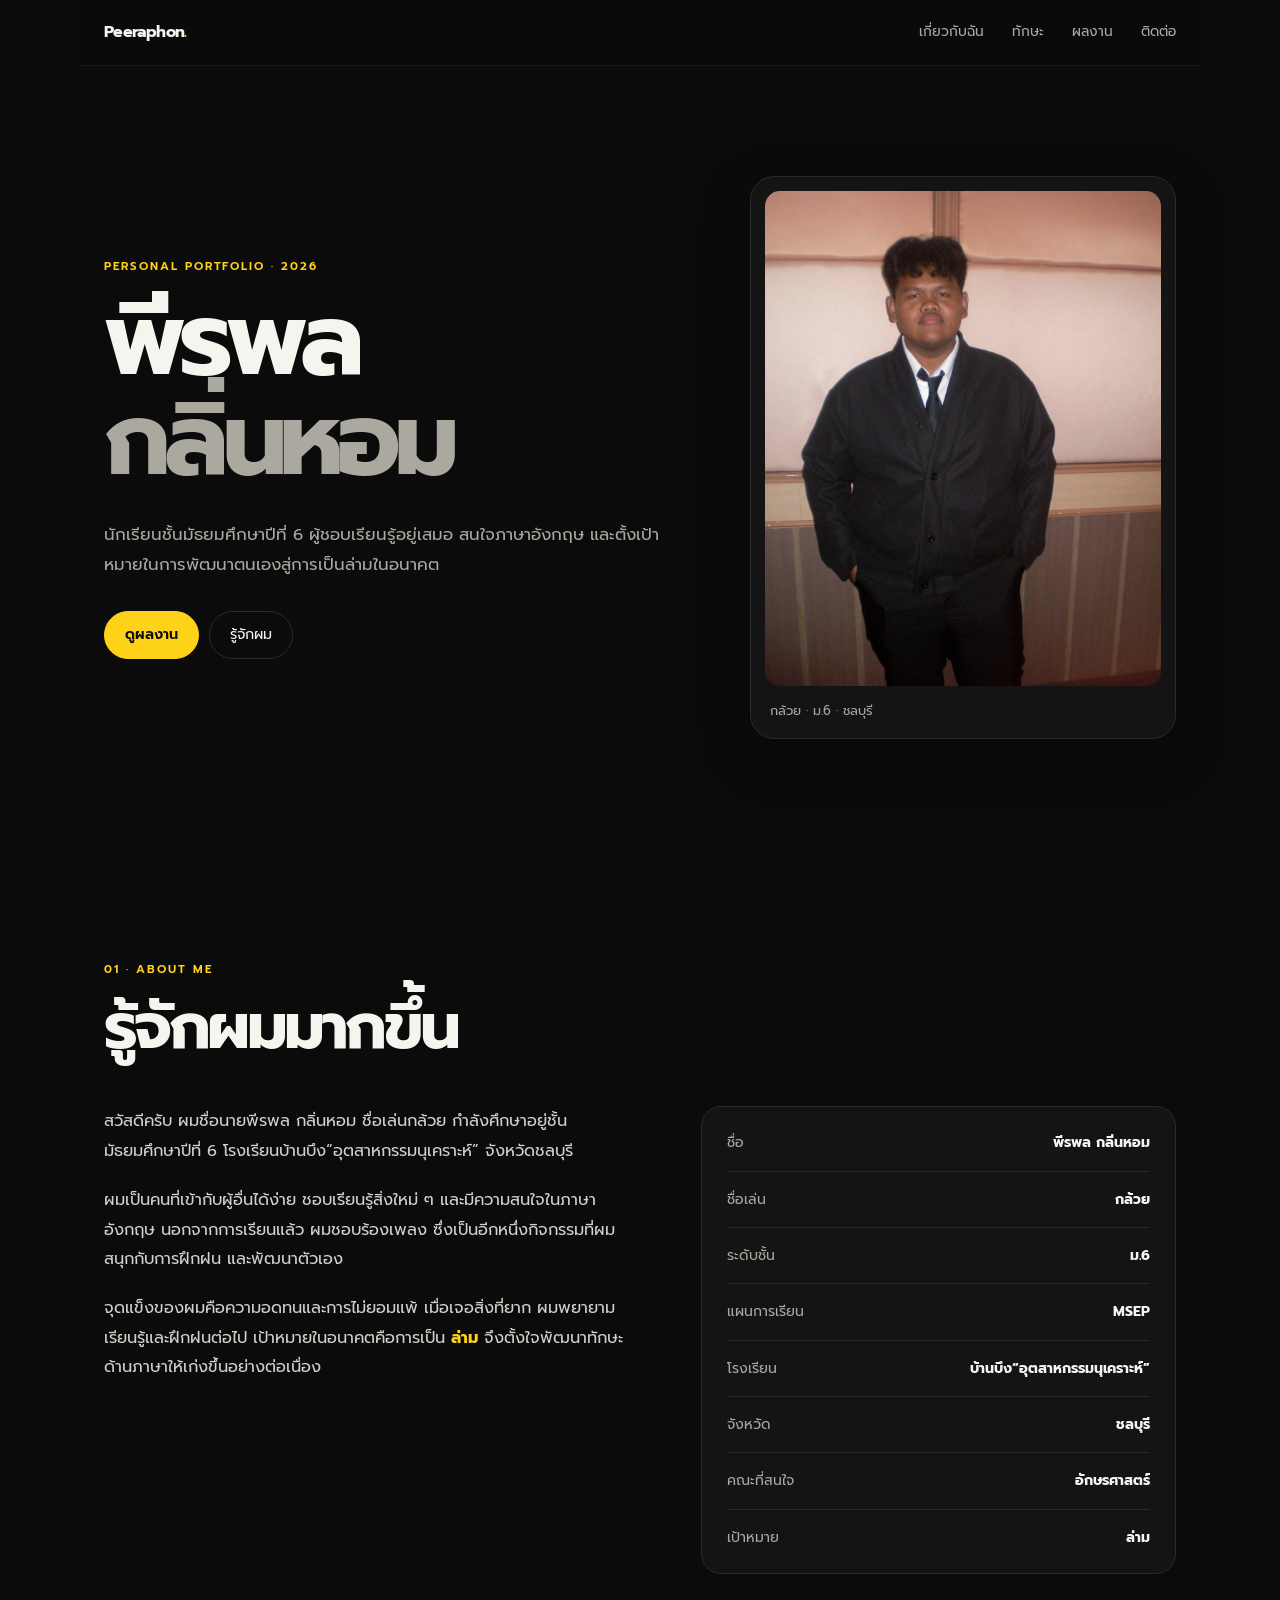
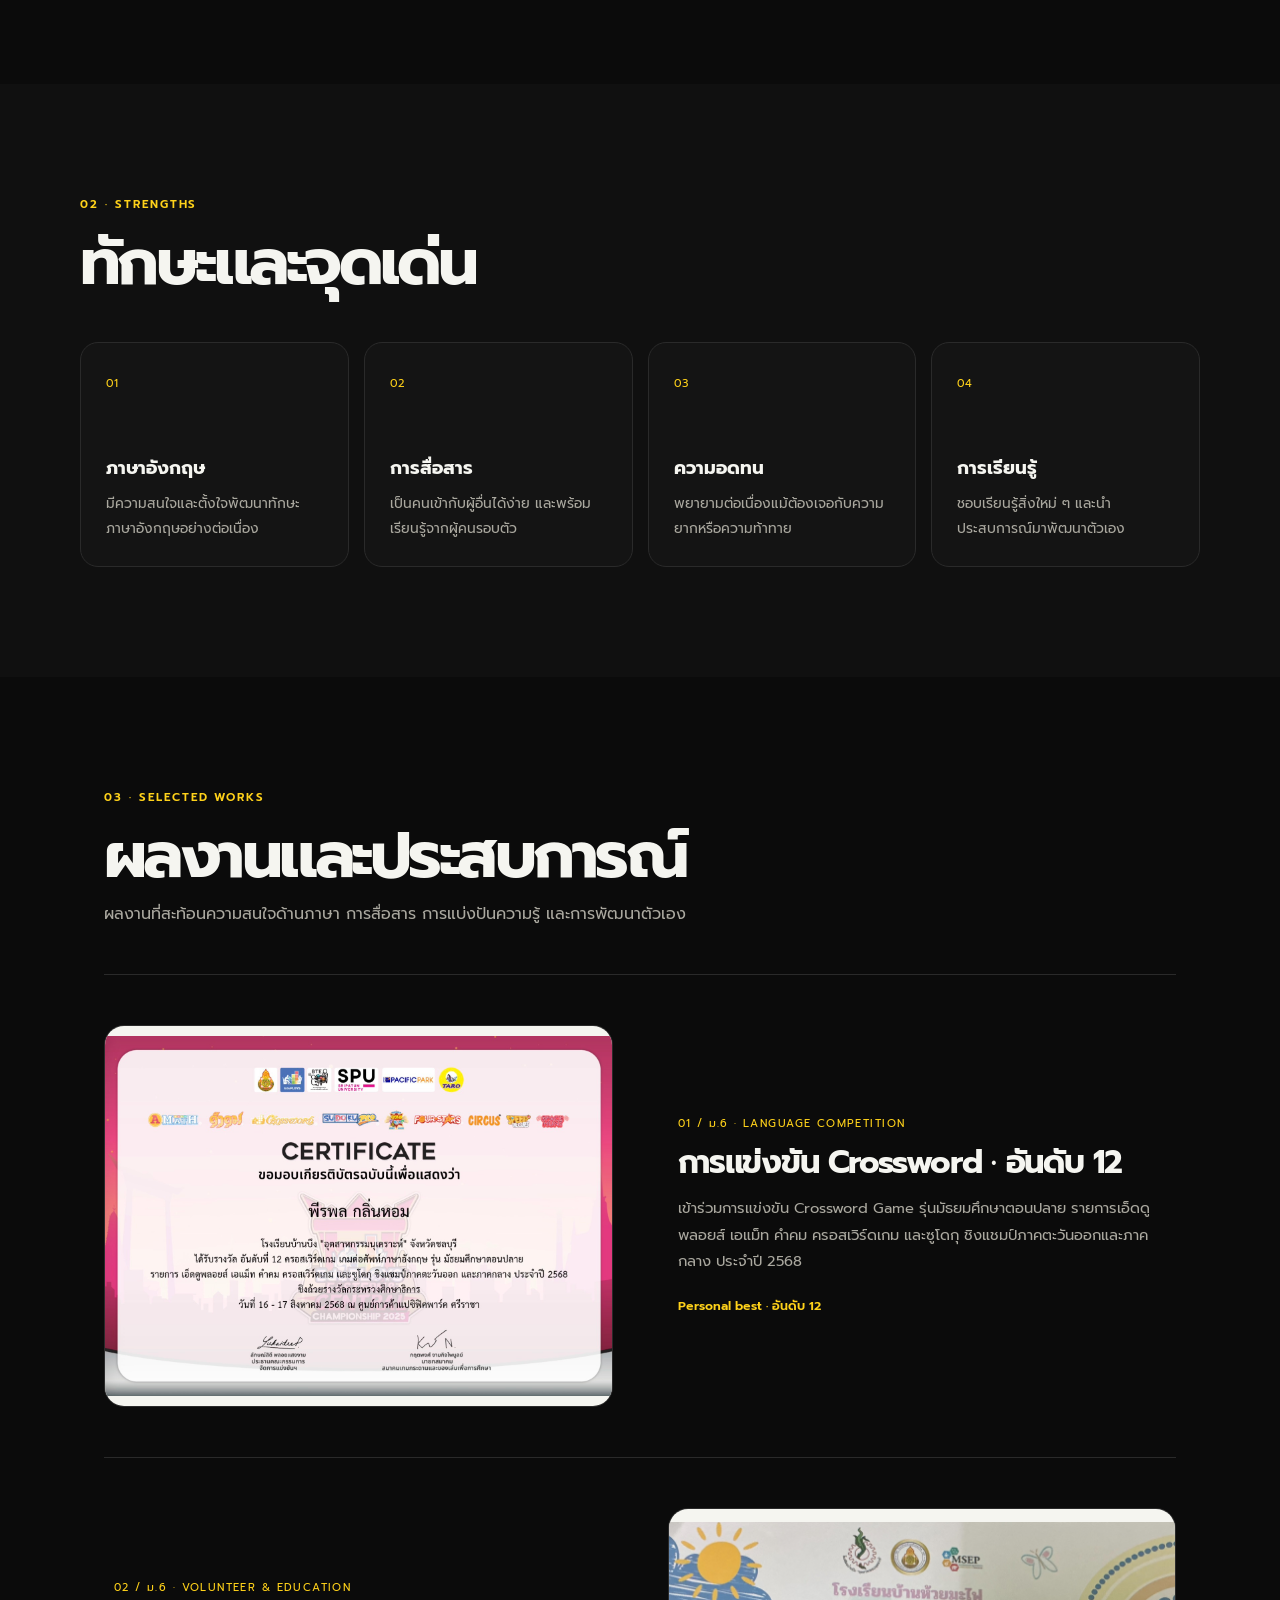
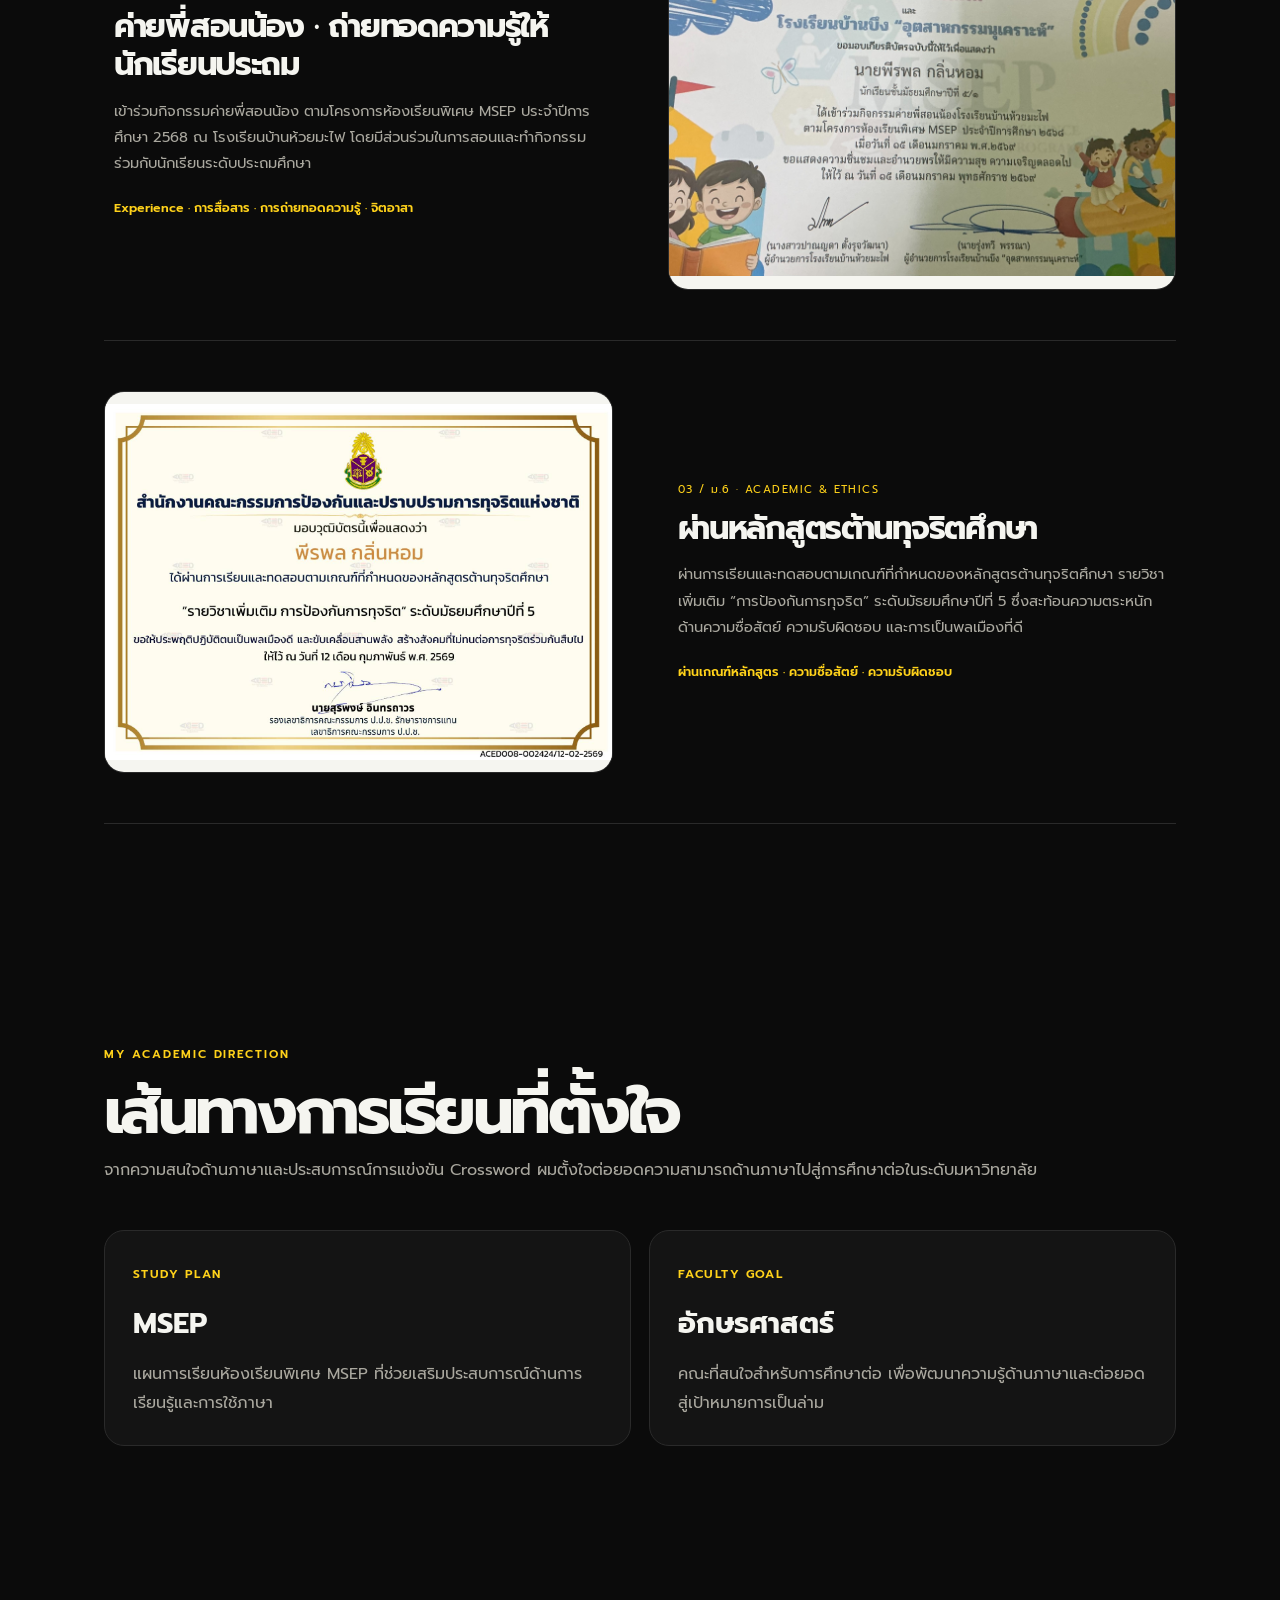
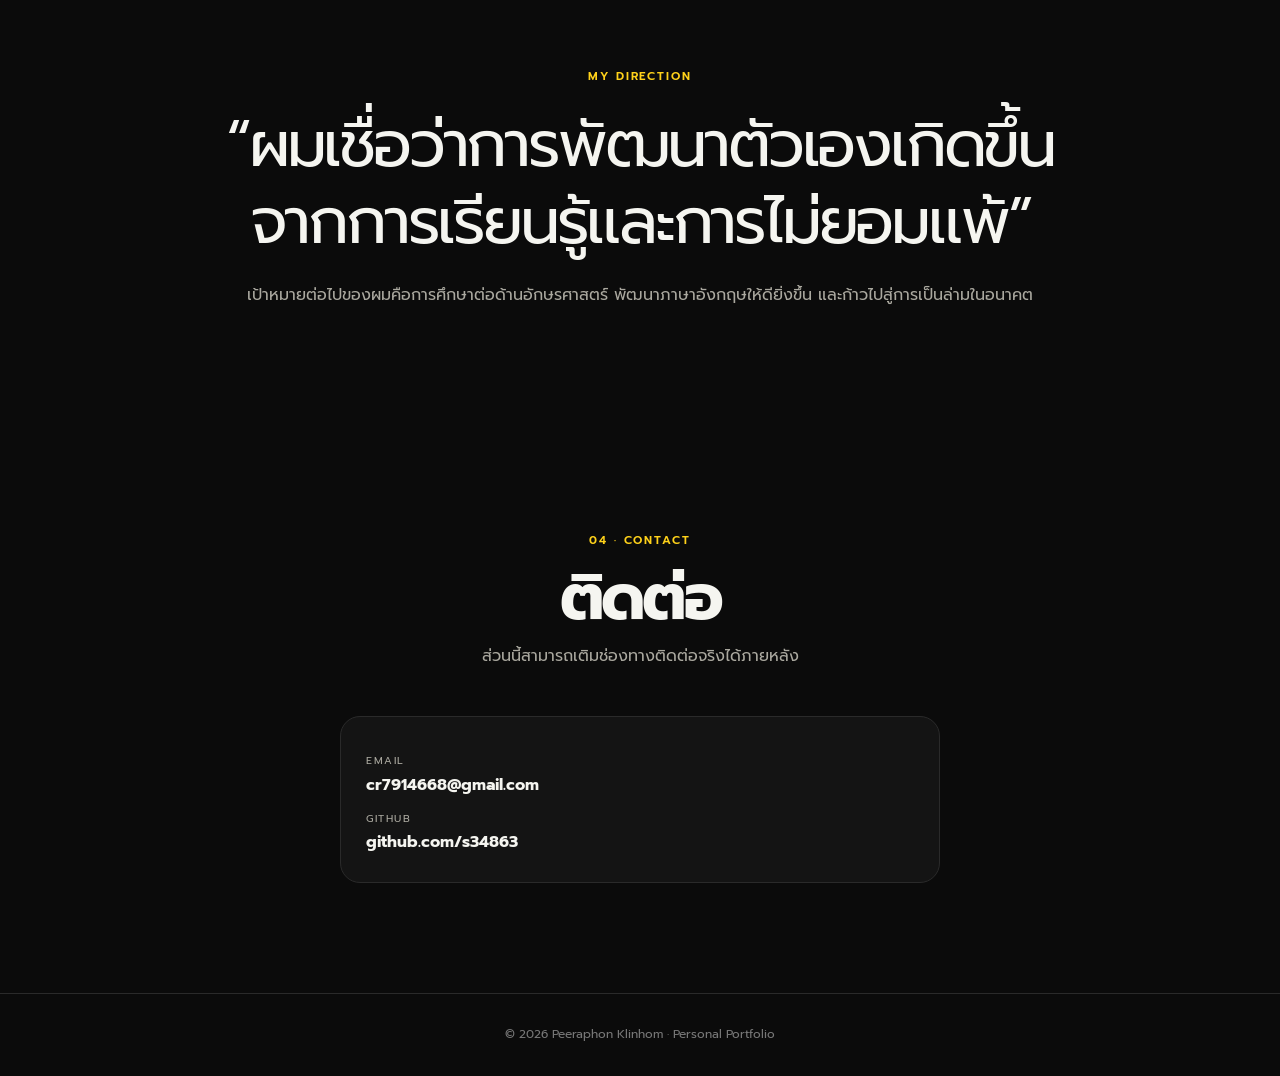
==== index.html @ 181a7010 "Add files via upload" ====
<!DOCTYPE html>
<html lang="th">
<head>
  <meta charset="UTF-8">
  <meta name="viewport" content="width=device-width, initial-scale=1.0">
  <meta name="description" content="Portfolio ของนายพีรพล กลิ่นหอม">
  <title>พีรพล กลิ่นหอม | Portfolio</title>
  <link rel="preconnect" href="https://fonts.googleapis.com">
  <link rel="preconnect" href="https://fonts.gstatic.com" crossorigin>
  <link href="https://fonts.googleapis.com/css2?family=Prompt:wght@300;400;500;600;700&display=swap" rel="stylesheet">
  <link rel="stylesheet" href="style.css">
</head>
<body>
<header class="navbar">
  <a class="logo" href="#home">Peeraphon<span>.</span></a>
  <button class="menu-toggle" aria-label="เปิดเมนู">☰</button>
  <nav id="nav">
    <a href="#about">เกี่ยวกับฉัน</a>
    <a href="#skills">ทักษะ</a>
    <a href="#works">ผลงาน</a>
    <a href="#contact">ติดต่อ</a>
  </nav>
</header>

<main>
  <section id="home" class="hero section">
    <div class="hero-copy">
      <p class="eyebrow">PERSONAL PORTFOLIO · 2026</p>
      <h1>พีรพล<br><span>กลิ่นหอม</span></h1>
      <p class="lead">
        นักเรียนชั้นมัธยมศึกษาปีที่ 6 ผู้ชอบเรียนรู้อยู่เสมอ
        สนใจภาษาอังกฤษ และตั้งเป้าหมายในการพัฒนาตนเองสู่การเป็นล่ามในอนาคต
      </p>
      <div class="actions">
        <a class="btn primary" href="#works">ดูผลงาน</a>
        <a class="btn" href="#about">รู้จักผม</a>
      </div>
    </div>
    <div class="hero-photo">
      <img src="profile.jpg" alt="ภาพโปรไฟล์ของพีรพล กลิ่นหอม">
      <div class="photo-caption">กล้วย · ม.6 · ชลบุรี</div>
    </div>
  </section>

  <section id="about" class="section">
    <div class="heading">
      <p class="eyebrow">01 · ABOUT ME</p>
      <h2>รู้จักผมมากขึ้น</h2>
    </div>
    <div class="about-grid">
      <div class="story">
        <p>
          สวัสดีครับ ผมชื่อนายพีรพล กลิ่นหอม ชื่อเล่นกล้วย
          กำลังศึกษาอยู่ชั้นมัธยมศึกษาปีที่ 6 โรงเรียนบ้านบึง“อุตสาหกรรมนุเคราะห์”
          จังหวัดชลบุรี
        </p>
        <p>
          ผมเป็นคนที่เข้ากับผู้อื่นได้ง่าย ชอบเรียนรู้สิ่งใหม่ ๆ และมีความสนใจในภาษาอังกฤษ
          นอกจากการเรียนแล้ว ผมชอบร้องเพลง ซึ่งเป็นอีกหนึ่งกิจกรรมที่ผมสนุกกับการฝึกฝน
          และพัฒนาตัวเอง
        </p>
        <p>
          จุดแข็งของผมคือความอดทนและการไม่ยอมแพ้ เมื่อเจอสิ่งที่ยาก
          ผมพยายามเรียนรู้และฝึกฝนต่อไป เป้าหมายในอนาคตคือการเป็น
          <strong>ล่าม</strong> จึงตั้งใจพัฒนาทักษะด้านภาษาให้เก่งขึ้นอย่างต่อเนื่อง
        </p>
      </div>
      <aside class="profile-card">
        <div><span>ชื่อ</span><strong>พีรพล กลิ่นหอม</strong></div>
        <div><span>ชื่อเล่น</span><strong>กล้วย</strong></div>
        <div><span>ระดับชั้น</span><strong>ม.6</strong></div>
        <div><span>แผนการเรียน</span><strong>MSEP</strong></div>
        <div><span>โรงเรียน</span><strong>บ้านบึง“อุตสาหกรรมนุเคราะห์”</strong></div>
        <div><span>จังหวัด</span><strong>ชลบุรี</strong></div>
        <div><span>คณะที่สนใจ</span><strong>อักษรศาสตร์</strong></div>
        <div><span>เป้าหมาย</span><strong>ล่าม</strong></div>
      </aside>
    </div>
  </section>

  <section id="skills" class="section soft">
    <div class="heading">
      <p class="eyebrow">02 · STRENGTHS</p>
      <h2>ทักษะและจุดเด่น</h2>
    </div>
    <div class="skill-grid">
      <article><span>01</span><h3>ภาษาอังกฤษ</h3><p>มีความสนใจและตั้งใจพัฒนาทักษะภาษาอังกฤษอย่างต่อเนื่อง</p></article>
      <article><span>02</span><h3>การสื่อสาร</h3><p>เป็นคนเข้ากับผู้อื่นได้ง่าย และพร้อมเรียนรู้จากผู้คนรอบตัว</p></article>
      <article><span>03</span><h3>ความอดทน</h3><p>พยายามต่อเนื่องแม้ต้องเจอกับความยากหรือความท้าทาย</p></article>
      <article><span>04</span><h3>การเรียนรู้</h3><p>ชอบเรียนรู้สิ่งใหม่ ๆ และนำประสบการณ์มาพัฒนาตัวเอง</p></article>
    </div>
  </section>

  <section id="works" class="section">
    <div class="heading">
      <p class="eyebrow">03 · SELECTED WORKS</p>
      <h2>ผลงานและประสบการณ์</h2>
      <p>ผลงานที่สะท้อนความสนใจด้านภาษา การสื่อสาร การแบ่งปันความรู้ และการพัฒนาตัวเอง</p>
    </div>

    <article class="work featured">
      <div class="work-image certificate"><img src="crossword-m6.jpg" alt="เกียรติบัตรการแข่งขัน Crossword ได้รับรางวัลอันดับที่ 12"></div>
      <div class="work-content">
        <p class="work-meta">01 / ม.6 · LANGUAGE COMPETITION</p>
        <h3>การแข่งขัน Crossword · อันดับ 12</h3>
        <p>
          เข้าร่วมการแข่งขัน Crossword Game รุ่นมัธยมศึกษาตอนปลาย
          รายการเอ็ดดูพลอยส์ เอแม็ท คำคม ครอสเวิร์ดเกม และซูโดกุ
          ชิงแชมป์ภาคตะวันออกและภาคกลาง ประจำปี 2568
        </p>
        <p class="result">Personal best · อันดับ 12</p>
      </div>
    </article>

    <article class="work reverse">
      <div class="work-image certificate"><img src="teaching-primary.jpg" alt="เกียรติบัตรการเข้าร่วมกิจกรรมค่ายพี่สอนน้อง"></div>
      <div class="work-content">
        <p class="work-meta">02 / ม.6 · VOLUNTEER &amp; EDUCATION</p>
        <h3>ค่ายพี่สอนน้อง · ถ่ายทอดความรู้ให้นักเรียนประถม</h3>
        <p>
          เข้าร่วมกิจกรรมค่ายพี่สอนน้อง ตามโครงการห้องเรียนพิเศษ MSEP
          ประจำปีการศึกษา 2568 ณ โรงเรียนบ้านห้วยมะไฟ
          โดยมีส่วนร่วมในการสอนและทำกิจกรรมร่วมกับนักเรียนระดับประถมศึกษา
        </p>
        <p class="result">Experience · การสื่อสาร · การถ่ายทอดความรู้ · จิตอาสา</p>
      </div>
    </article>


    <article class="work featured">
      <div class="work-image certificate"><img src="integrity-education.jpg" alt="เกียรติบัตรผ่านการเรียนและทดสอบหลักสูตรต้านทุจริตศึกษา"></div>
      <div class="work-content">
        <p class="work-meta">03 / ม.6 · ACADEMIC &amp; ETHICS</p>
        <h3>ผ่านหลักสูตรต้านทุจริตศึกษา</h3>
        <p>
          ผ่านการเรียนและทดสอบตามเกณฑ์ที่กำหนดของหลักสูตรต้านทุจริตศึกษา
          รายวิชาเพิ่มเติม “การป้องกันการทุจริต” ระดับมัธยมศึกษาปีที่ 5
          ซึ่งสะท้อนความตระหนักด้านความซื่อสัตย์ ความรับผิดชอบ และการเป็นพลเมืองที่ดี
        </p>
        <p class="result">ผ่านเกณฑ์หลักสูตร · ความซื่อสัตย์ · ความรับผิดชอบ</p>
      </div>
    </article>

  </section>

  <section class="section direction">
    <div class="heading">
      <p class="eyebrow">MY ACADEMIC DIRECTION</p>
      <h2>เส้นทางการเรียนที่ตั้งใจ</h2>
      <p>จากความสนใจด้านภาษาและประสบการณ์การแข่งขัน Crossword ผมตั้งใจต่อยอดความสามารถด้านภาษาไปสู่การศึกษาต่อในระดับมหาวิทยาลัย</p>
    </div>
    <div class="direction-grid">
      <article>
        <span>STUDY PLAN</span>
        <h3>MSEP</h3>
        <p>แผนการเรียนห้องเรียนพิเศษ MSEP ที่ช่วยเสริมประสบการณ์ด้านการเรียนรู้และการใช้ภาษา</p>
      </article>
      <article>
        <span>FACULTY GOAL</span>
        <h3>อักษรศาสตร์</h3>
        <p>คณะที่สนใจสำหรับการศึกษาต่อ เพื่อพัฒนาความรู้ด้านภาษาและต่อยอดสู่เป้าหมายการเป็นล่าม</p>
      </article>
    </div>
  </section>

  <section class="quote section">
    <p class="eyebrow">MY DIRECTION</p>
    <blockquote>“ผมเชื่อว่าการพัฒนาตัวเองเกิดขึ้นจากการเรียนรู้และการไม่ยอมแพ้”</blockquote>
    <p>เป้าหมายต่อไปของผมคือการศึกษาต่อด้านอักษรศาสตร์ พัฒนาภาษาอังกฤษให้ดียิ่งขึ้น และก้าวไปสู่การเป็นล่ามในอนาคต</p>
  </section>

  <section id="contact" class="section contact">
    <div class="heading">
      <p class="eyebrow">04 · CONTACT</p>
      <h2>ติดต่อ</h2>
      <p>ส่วนนี้สามารถเติมช่องทางติดต่อจริงได้ภายหลัง</p>
    </div>
    <div class="contact-card">
      <p>EMAIL</p><strong>cr7914668@gmail.com</strong>
      <p>GITHUB</p><strong>github.com/s34863</strong>
    </div>
  </section>
</main>

<footer>© 2026 Peeraphon Klinhom · Personal Portfolio</footer>
<script src="script.js"></script>
</body>
</html>
---- style.css ----
:root{
  --bg:#0b0b0b;--surface:#141414;--soft:#101010;--text:#f5f5f0;--muted:#aaa89f;--line:#2a2a2a;
  --yellow:#ffd21a;--yellow-soft:#ffe76a;
  --max:1120px;
}
*{box-sizing:border-box;margin:0;padding:0}
html{scroll-behavior:smooth}
body{font-family:"Prompt",sans-serif;background:var(--bg);color:var(--text);line-height:1.8}
img{display:block;max-width:100%} a{text-decoration:none;color:inherit}
.navbar{position:sticky;top:0;z-index:20;max-width:var(--max);margin:auto;padding:18px 24px;display:flex;justify-content:space-between;align-items:center;background:rgba(11,11,11,.92);backdrop-filter:blur(14px)}
.logo{font-weight:700;letter-spacing:-.04em}.logo span{color:var(--yellow)}
nav{display:flex;gap:28px;font-size:.86rem;color:var(--muted)}nav a:hover{color:var(--yellow)}
.menu-toggle{display:none;border:0;background:none;font-size:1.5rem}
.section{max-width:var(--max);margin:auto;padding:110px 24px}
.hero{min-height:84vh;display:grid;grid-template-columns:1.15fr .85fr;align-items:center;gap:70px}
.eyebrow{font-size:.72rem;letter-spacing:.17em;font-weight:600;color:#aaa89f;margin-bottom:13px}
h1{font-size:clamp(3.5rem,8vw,7.5rem);line-height:.98;letter-spacing:-.07em;margin-bottom:30px}
h1 span{color:#aaa89f}.lead{max-width:650px;color:var(--muted);font-size:1.05rem}
.actions{display:flex;gap:10px;margin-top:30px}.btn{border:1px solid var(--line);border-radius:999px;padding:10px 20px;font-size:.9rem}.btn.primary{background:var(--yellow);color:#0b0b0b;border-color:var(--yellow);font-weight:600}.btn:hover{border-color:var(--yellow);color:var(--yellow)}.btn.primary:hover{color:#0b0b0b;background:var(--yellow-soft)}
.hero-photo{background:var(--surface);padding:14px;border:1px solid var(--line);border-radius:24px;box-shadow:0 18px 50px rgba(0,0,0,.05)}
.hero-photo img{width:100%;aspect-ratio:4/5;object-fit:cover;border-radius:15px;object-position:center top}
.photo-caption{padding:13px 5px 2px;font-size:.8rem;color:var(--muted)}
.heading{margin-bottom:45px}.heading h2{font-size:clamp(2.2rem,5vw,4rem);line-height:1.08;letter-spacing:-.055em}.heading>p:last-child{color:var(--muted);margin-top:10px}
.about-grid{display:grid;grid-template-columns:1fr .9fr;gap:70px}.story{font-size:1.02rem;color:#d2d1ca}.story p+p{margin-top:20px}.story strong{color:var(--yellow)}
.profile-card{background:var(--surface);border:1px solid var(--line);border-radius:20px;padding:8px 25px}
.profile-card div{display:flex;justify-content:space-between;gap:20px;padding:15px 0;border-bottom:1px solid var(--line);font-size:.88rem}.profile-card div:last-child{border:0}.profile-card span{color:var(--muted)}.profile-card strong{text-align:right}
.soft{max-width:none;background:var(--soft)}.soft>*{max-width:var(--max);margin-left:auto;margin-right:auto}
.skill-grid{display:grid;grid-template-columns:repeat(4,1fr);gap:15px}.skill-grid article{background:var(--surface);border:1px solid var(--line);border-radius:18px;padding:25px}.skill-grid span{font-size:.7rem;color:#888}.skill-grid h3{margin:55px 0 7px;font-size:1.15rem}.skill-grid p{color:var(--muted);font-size:.86rem}
.work{display:grid;grid-template-columns:1fr 1fr;gap:55px;align-items:center;padding:50px 0;border-top:1px solid var(--line)}.work:last-child{border-bottom:1px solid var(--line)}.work.reverse .work-image{order:2}.work-image{border-radius:20px;overflow:hidden;background:#1d1d1d;border:1px solid var(--line)}.work-image img{width:100%;aspect-ratio:4/3;object-fit:cover}.work-image.certificate img{object-fit:contain;background:#f5f5f0}.work-content{padding:10px}.work-meta{font-size:.68rem;letter-spacing:.13em;color:#aaa89f}.work h3{font-size:2rem;letter-spacing:-.04em;line-height:1.2;margin:10px 0 13px}.work-content>p:not(.work-meta):not(.result){color:var(--muted);font-size:.92rem}.result{margin-top:20px;font-size:.78rem;font-weight:600;color:var(--yellow)}.certificate-placeholder{aspect-ratio:4/3;display:grid;place-items:center;text-align:center;font-weight:600;letter-spacing:.12em;font-size:1.4rem}.certificate-placeholder small{font-size:.65rem;letter-spacing:.1em;color:#aaa89f}
.quote{max-width:900px;text-align:center}.quote blockquote{font-size:clamp(2rem,5vw,4rem);line-height:1.2;letter-spacing:-.05em;margin:20px 0}.quote>p:last-child{color:var(--muted)}
.contact{text-align:center}.contact-card{max-width:600px;margin:auto;background:var(--surface);border:1px solid var(--line);border-radius:20px;padding:25px;text-align:left}.contact-card p{font-size:.65rem;letter-spacing:.15em;color:#aaa89f;margin-top:10px}.contact-card strong{font-size:1rem}
footer{text-align:center;border-top:1px solid var(--line);padding:30px 20px;color:#777;font-size:.75rem}
@media(max-width:800px){
  nav{display:none;position:absolute;top:65px;left:15px;right:15px;flex-direction:column;gap:10px;padding:18px;background:var(--surface);border:1px solid var(--line);border-radius:16px}nav.open{display:flex}.menu-toggle{display:block}
  .hero,.about-grid,.work{grid-template-columns:1fr}.hero{padding-top:70px;gap:40px}.hero-photo{max-width:560px}.skill-grid{grid-template-columns:1fr 1fr}.work.reverse .work-image{order:0}
}
@media(max-width:520px){.section{padding:75px 20px}.navbar{padding:16px 20px}.skill-grid{grid-template-columns:1fr}.work{gap:25px}.work h3{font-size:1.55rem}.profile-card div{display:block}.profile-card strong{display:block;text-align:left;margin-top:3px}}

.certificate-link{margin-top:12px}.certificate-link a{font-size:.8rem;font-weight:600;text-decoration:underline;text-underline-offset:4px}

/* Yellow / Black visual accents */
.eyebrow{color:var(--yellow)}
.navbar{border-bottom:1px solid rgba(255,210,26,.08)}
.hero-photo{box-shadow:0 18px 50px rgba(0,0,0,.35)}
.hero-photo img{filter:saturate(.95)}
.skill-grid article:hover,.profile-card:hover,.contact-card:hover{
  border-color:rgba(255,210,26,.55);
  transform:translateY(-3px);
  transition:.25s ease;
}
.skill-grid article,.profile-card,.contact-card{transition:.25s ease}
.skill-grid span,.work-meta{color:var(--yellow)}
.certificate-link a{color:var(--yellow)}
.certificate-link a:hover{color:var(--yellow-soft)}
::selection{background:var(--yellow);color:#0b0b0b}

.direction-grid{display:grid;grid-template-columns:repeat(2,1fr);gap:18px;margin-top:30px}
.direction-grid article{background:var(--surface);border:1px solid var(--line);border-radius:20px;padding:28px}
.direction-grid article:hover{border-color:rgba(255,210,26,.55);transform:translateY(-3px)}
.direction-grid span{font-size:.75rem;letter-spacing:.12em;color:var(--yellow);font-weight:600}
.direction-grid h3{font-size:1.8rem;margin:10px 0}
.direction-grid p{color:var(--muted);line-height:1.8}
@media (max-width:700px){.direction-grid{grid-template-columns:1fr}}
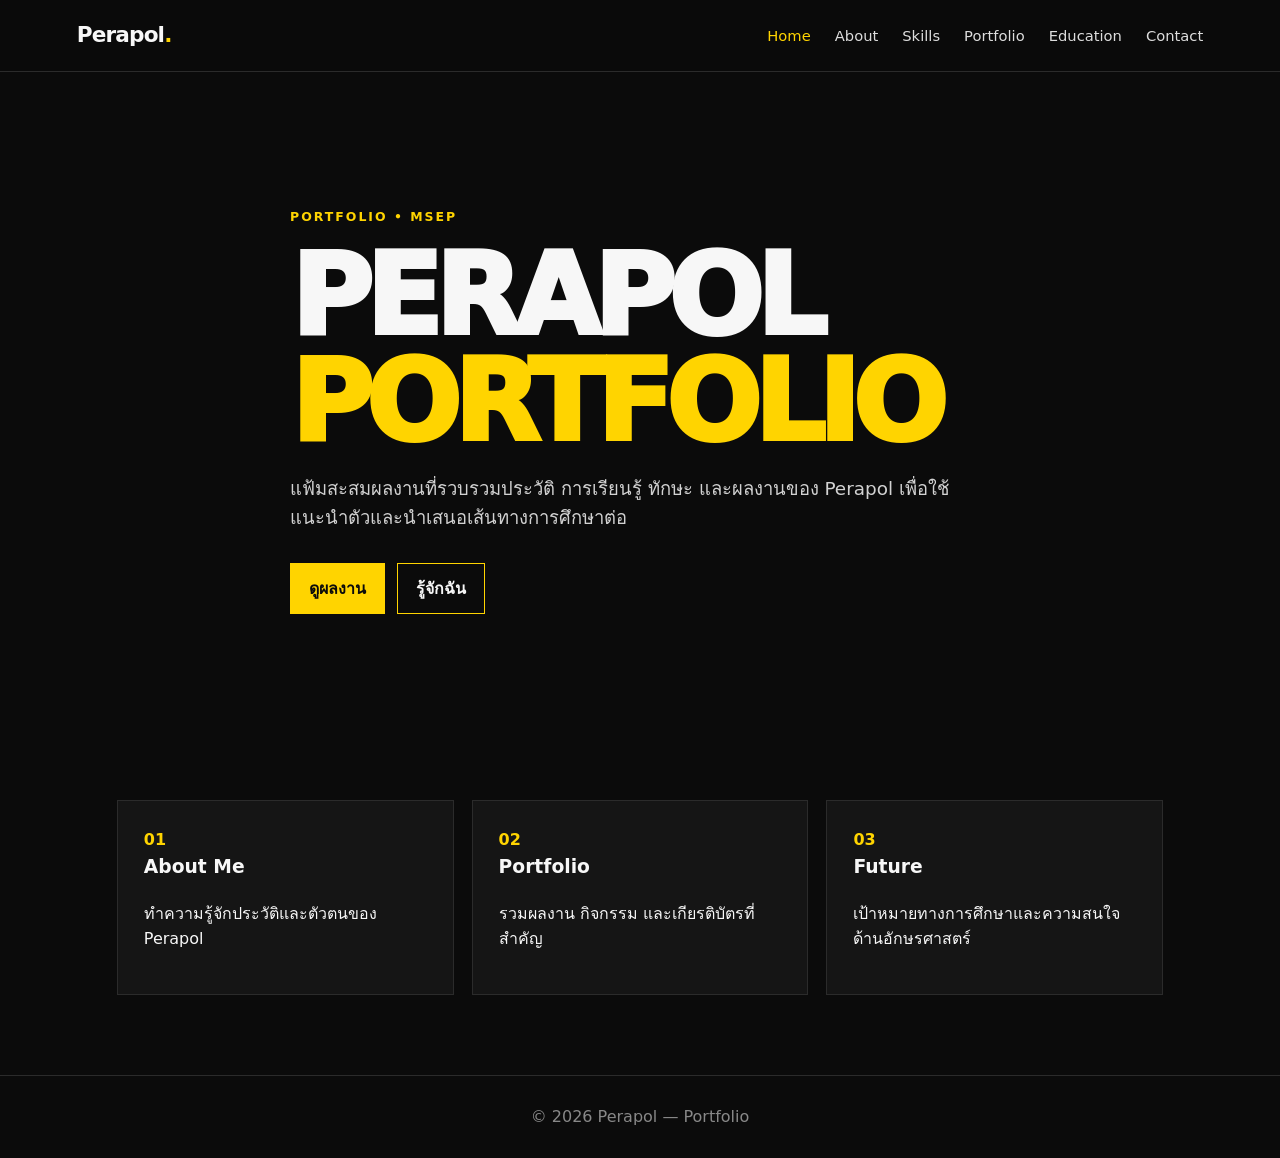
==== commit 195ee894: "Add files via upload" ====
--- a/index.html
+++ b/index.html
@@ -1,188 +1,43 @@
-<!DOCTYPE html>
+<!doctype html>
 <html lang="th">
 <head>
-  <meta charset="UTF-8">
-  <meta name="viewport" content="width=device-width, initial-scale=1.0">
-  <meta name="description" content="Portfolio ของนายพีรพล กลิ่นหอม">
-  <title>พีรพล กลิ่นหอม | Portfolio</title>
-  <link rel="preconnect" href="https://fonts.googleapis.com">
-  <link rel="preconnect" href="https://fonts.gstatic.com" crossorigin>
-  <link href="https://fonts.googleapis.com/css2?family=Prompt:wght@300;400;500;600;700&display=swap" rel="stylesheet">
-  <link rel="stylesheet" href="style.css">
+<meta charset="utf-8">
+<meta name="viewport" content="width=device-width,initial-scale=1">
+<title>Home — Perapol</title>
+<link rel="stylesheet" href="style.css">
 </head>
 <body>
-<header class="navbar">
-  <a class="logo" href="#home">Peeraphon<span>.</span></a>
-  <button class="menu-toggle" aria-label="เปิดเมนู">☰</button>
-  <nav id="nav">
-    <a href="#about">เกี่ยวกับฉัน</a>
-    <a href="#skills">ทักษะ</a>
-    <a href="#works">ผลงาน</a>
-    <a href="#contact">ติดต่อ</a>
-  </nav>
+<header class="nav">
+  <a class="brand" href="index.html">Perapol<span>.</span></a>
+  <button class="menu" onclick="document.querySelector('.navlinks').classList.toggle('open')">☰</button>
+  <nav class="navlinks"><a class="active" href="index.html">Home</a>
+<a class="" href="about.html">About</a>
+<a class="" href="skills.html">Skills</a>
+<a class="" href="portfolio.html">Portfolio</a>
+<a class="" href="education.html">Education</a>
+<a class="" href="contact.html">Contact</a></nav>
 </header>
-
 <main>
-  <section id="home" class="hero section">
-    <div class="hero-copy">
-      <p class="eyebrow">PERSONAL PORTFOLIO · 2026</p>
-      <h1>พีรพล<br><span>กลิ่นหอม</span></h1>
-      <p class="lead">
-        นักเรียนชั้นมัธยมศึกษาปีที่ 6 ผู้ชอบเรียนรู้อยู่เสมอ
-        สนใจภาษาอังกฤษ และตั้งเป้าหมายในการพัฒนาตนเองสู่การเป็นล่ามในอนาคต
-      </p>
-      <div class="actions">
-        <a class="btn primary" href="#works">ดูผลงาน</a>
-        <a class="btn" href="#about">รู้จักผม</a>
-      </div>
+<section class="hero">
+  <div>
+    <div class="kicker">Portfolio • MSEP</div>
+    <h1>PERAPOL<br><span style="color:var(--yellow)">PORTFOLIO</span></h1>
+    <p class="lead">แฟ้มสะสมผลงานที่รวบรวมประวัติ การเรียนรู้ ทักษะ และผลงานของ Perapol เพื่อใช้แนะนำตัวและนำเสนอเส้นทางการศึกษาต่อ</p>
+    <div class="btns">
+      <a class="btn primary" href="portfolio.html">ดูผลงาน</a>
+      <a class="btn" href="about.html">รู้จักฉัน</a>
     </div>
-    <div class="hero-photo">
-      <img src="profile.jpg" alt="ภาพโปรไฟล์ของพีรพล กลิ่นหอม">
-      <div class="photo-caption">กล้วย · ม.6 · ชลบุรี</div>
-    </div>
-  </section>
-
-  <section id="about" class="section">
-    <div class="heading">
-      <p class="eyebrow">01 · ABOUT ME</p>
-      <h2>รู้จักผมมากขึ้น</h2>
-    </div>
-    <div class="about-grid">
-      <div class="story">
-        <p>
-          สวัสดีครับ ผมชื่อนายพีรพล กลิ่นหอม ชื่อเล่นกล้วย
-          กำลังศึกษาอยู่ชั้นมัธยมศึกษาปีที่ 6 โรงเรียนบ้านบึง“อุตสาหกรรมนุเคราะห์”
-          จังหวัดชลบุรี
-        </p>
-        <p>
-          ผมเป็นคนที่เข้ากับผู้อื่นได้ง่าย ชอบเรียนรู้สิ่งใหม่ ๆ และมีความสนใจในภาษาอังกฤษ
-          นอกจากการเรียนแล้ว ผมชอบร้องเพลง ซึ่งเป็นอีกหนึ่งกิจกรรมที่ผมสนุกกับการฝึกฝน
-          และพัฒนาตัวเอง
-        </p>
-        <p>
-          จุดแข็งของผมคือความอดทนและการไม่ยอมแพ้ เมื่อเจอสิ่งที่ยาก
-          ผมพยายามเรียนรู้และฝึกฝนต่อไป เป้าหมายในอนาคตคือการเป็น
-          <strong>ล่าม</strong> จึงตั้งใจพัฒนาทักษะด้านภาษาให้เก่งขึ้นอย่างต่อเนื่อง
-        </p>
-      </div>
-      <aside class="profile-card">
-        <div><span>ชื่อ</span><strong>พีรพล กลิ่นหอม</strong></div>
-        <div><span>ชื่อเล่น</span><strong>กล้วย</strong></div>
-        <div><span>ระดับชั้น</span><strong>ม.6</strong></div>
-        <div><span>แผนการเรียน</span><strong>MSEP</strong></div>
-        <div><span>โรงเรียน</span><strong>บ้านบึง“อุตสาหกรรมนุเคราะห์”</strong></div>
-        <div><span>จังหวัด</span><strong>ชลบุรี</strong></div>
-        <div><span>คณะที่สนใจ</span><strong>อักษรศาสตร์</strong></div>
-        <div><span>เป้าหมาย</span><strong>ล่าม</strong></div>
-      </aside>
-    </div>
-  </section>
-
-  <section id="skills" class="section soft">
-    <div class="heading">
-      <p class="eyebrow">02 · STRENGTHS</p>
-      <h2>ทักษะและจุดเด่น</h2>
-    </div>
-    <div class="skill-grid">
-      <article><span>01</span><h3>ภาษาอังกฤษ</h3><p>มีความสนใจและตั้งใจพัฒนาทักษะภาษาอังกฤษอย่างต่อเนื่อง</p></article>
-      <article><span>02</span><h3>การสื่อสาร</h3><p>เป็นคนเข้ากับผู้อื่นได้ง่าย และพร้อมเรียนรู้จากผู้คนรอบตัว</p></article>
-      <article><span>03</span><h3>ความอดทน</h3><p>พยายามต่อเนื่องแม้ต้องเจอกับความยากหรือความท้าทาย</p></article>
-      <article><span>04</span><h3>การเรียนรู้</h3><p>ชอบเรียนรู้สิ่งใหม่ ๆ และนำประสบการณ์มาพัฒนาตัวเอง</p></article>
-    </div>
-  </section>
-
-  <section id="works" class="section">
-    <div class="heading">
-      <p class="eyebrow">03 · SELECTED WORKS</p>
-      <h2>ผลงานและประสบการณ์</h2>
-      <p>ผลงานที่สะท้อนความสนใจด้านภาษา การสื่อสาร การแบ่งปันความรู้ และการพัฒนาตัวเอง</p>
-    </div>
-
-    <article class="work featured">
-      <div class="work-image certificate"><img src="crossword-m6.jpg" alt="เกียรติบัตรการแข่งขัน Crossword ได้รับรางวัลอันดับที่ 12"></div>
-      <div class="work-content">
-        <p class="work-meta">01 / ม.6 · LANGUAGE COMPETITION</p>
-        <h3>การแข่งขัน Crossword · อันดับ 12</h3>
-        <p>
-          เข้าร่วมการแข่งขัน Crossword Game รุ่นมัธยมศึกษาตอนปลาย
-          รายการเอ็ดดูพลอยส์ เอแม็ท คำคม ครอสเวิร์ดเกม และซูโดกุ
-          ชิงแชมป์ภาคตะวันออกและภาคกลาง ประจำปี 2568
-        </p>
-        <p class="result">Personal best · อันดับ 12</p>
-      </div>
-    </article>
-
-    <article class="work reverse">
-      <div class="work-image certificate"><img src="teaching-primary.jpg" alt="เกียรติบัตรการเข้าร่วมกิจกรรมค่ายพี่สอนน้อง"></div>
-      <div class="work-content">
-        <p class="work-meta">02 / ม.6 · VOLUNTEER &amp; EDUCATION</p>
-        <h3>ค่ายพี่สอนน้อง · ถ่ายทอดความรู้ให้นักเรียนประถม</h3>
-        <p>
-          เข้าร่วมกิจกรรมค่ายพี่สอนน้อง ตามโครงการห้องเรียนพิเศษ MSEP
-          ประจำปีการศึกษา 2568 ณ โรงเรียนบ้านห้วยมะไฟ
-          โดยมีส่วนร่วมในการสอนและทำกิจกรรมร่วมกับนักเรียนระดับประถมศึกษา
-        </p>
-        <p class="result">Experience · การสื่อสาร · การถ่ายทอดความรู้ · จิตอาสา</p>
-      </div>
-    </article>
-
-
-    <article class="work featured">
-      <div class="work-image certificate"><img src="integrity-education.jpg" alt="เกียรติบัตรผ่านการเรียนและทดสอบหลักสูตรต้านทุจริตศึกษา"></div>
-      <div class="work-content">
-        <p class="work-meta">03 / ม.6 · ACADEMIC &amp; ETHICS</p>
-        <h3>ผ่านหลักสูตรต้านทุจริตศึกษา</h3>
-        <p>
-          ผ่านการเรียนและทดสอบตามเกณฑ์ที่กำหนดของหลักสูตรต้านทุจริตศึกษา
-          รายวิชาเพิ่มเติม “การป้องกันการทุจริต” ระดับมัธยมศึกษาปีที่ 5
-          ซึ่งสะท้อนความตระหนักด้านความซื่อสัตย์ ความรับผิดชอบ และการเป็นพลเมืองที่ดี
-        </p>
-        <p class="result">ผ่านเกณฑ์หลักสูตร · ความซื่อสัตย์ · ความรับผิดชอบ</p>
-      </div>
-    </article>
-
-  </section>
-
-  <section class="section direction">
-    <div class="heading">
-      <p class="eyebrow">MY ACADEMIC DIRECTION</p>
-      <h2>เส้นทางการเรียนที่ตั้งใจ</h2>
-      <p>จากความสนใจด้านภาษาและประสบการณ์การแข่งขัน Crossword ผมตั้งใจต่อยอดความสามารถด้านภาษาไปสู่การศึกษาต่อในระดับมหาวิทยาลัย</p>
-    </div>
-    <div class="direction-grid">
-      <article>
-        <span>STUDY PLAN</span>
-        <h3>MSEP</h3>
-        <p>แผนการเรียนห้องเรียนพิเศษ MSEP ที่ช่วยเสริมประสบการณ์ด้านการเรียนรู้และการใช้ภาษา</p>
-      </article>
-      <article>
-        <span>FACULTY GOAL</span>
-        <h3>อักษรศาสตร์</h3>
-        <p>คณะที่สนใจสำหรับการศึกษาต่อ เพื่อพัฒนาความรู้ด้านภาษาและต่อยอดสู่เป้าหมายการเป็นล่าม</p>
-      </article>
-    </div>
-  </section>
-
-  <section class="quote section">
-    <p class="eyebrow">MY DIRECTION</p>
-    <blockquote>“ผมเชื่อว่าการพัฒนาตัวเองเกิดขึ้นจากการเรียนรู้และการไม่ยอมแพ้”</blockquote>
-    <p>เป้าหมายต่อไปของผมคือการศึกษาต่อด้านอักษรศาสตร์ พัฒนาภาษาอังกฤษให้ดียิ่งขึ้น และก้าวไปสู่การเป็นล่ามในอนาคต</p>
-  </section>
-
-  <section id="contact" class="section contact">
-    <div class="heading">
-      <p class="eyebrow">04 · CONTACT</p>
-      <h2>ติดต่อ</h2>
-      <p>ส่วนนี้สามารถเติมช่องทางติดต่อจริงได้ภายหลัง</p>
-    </div>
-    <div class="contact-card">
-      <p>EMAIL</p><strong>cr7914668@gmail.com</strong>
-      <p>GITHUB</p><strong>github.com/s34863</strong>
-    </div>
-  </section>
+  </div>
+</section>
+<section class="section">
+  <div class="grid">
+    <div class="card"><strong>01</strong><h3>About Me</h3><p>ทำความรู้จักประวัติและตัวตนของ Perapol</p></div>
+    <div class="card"><strong>02</strong><h3>Portfolio</h3><p>รวมผลงาน กิจกรรม และเกียรติบัตรที่สำคัญ</p></div>
+    <div class="card"><strong>03</strong><h3>Future</h3><p>เป้าหมายทางการศึกษาและความสนใจด้านอักษรศาสตร์</p></div>
+  </div>
+</section>
 </main>
-
-<footer>© 2026 Peeraphon Klinhom · Personal Portfolio</footer>
+<footer class="footer">© 2026 Perapol — Portfolio</footer>
 <script src="script.js"></script>
 </body>
 </html>
--- a/style.css
+++ b/style.css
@@ -1,63 +1,71 @@
 :root{
-  --bg:#0b0b0b;--surface:#141414;--soft:#101010;--text:#f5f5f0;--muted:#aaa89f;--line:#2a2a2a;
-  --yellow:#ffd21a;--yellow-soft:#ffe76a;
-  --max:1120px;
+  --yellow:#ffd400;
+  --black:#0b0b0b;
+  --dark:#151515;
+  --gray:#a7a7a7;
+  --white:#f7f7f7;
+  --line:#2b2b2b;
 }
-*{box-sizing:border-box;margin:0;padding:0}
+*{box-sizing:border-box}
 html{scroll-behavior:smooth}
-body{font-family:"Prompt",sans-serif;background:var(--bg);color:var(--text);line-height:1.8}
-img{display:block;max-width:100%} a{text-decoration:none;color:inherit}
-.navbar{position:sticky;top:0;z-index:20;max-width:var(--max);margin:auto;padding:18px 24px;display:flex;justify-content:space-between;align-items:center;background:rgba(11,11,11,.92);backdrop-filter:blur(14px)}
-.logo{font-weight:700;letter-spacing:-.04em}.logo span{color:var(--yellow)}
-nav{display:flex;gap:28px;font-size:.86rem;color:var(--muted)}nav a:hover{color:var(--yellow)}
-.menu-toggle{display:none;border:0;background:none;font-size:1.5rem}
-.section{max-width:var(--max);margin:auto;padding:110px 24px}
-.hero{min-height:84vh;display:grid;grid-template-columns:1.15fr .85fr;align-items:center;gap:70px}
-.eyebrow{font-size:.72rem;letter-spacing:.17em;font-weight:600;color:#aaa89f;margin-bottom:13px}
-h1{font-size:clamp(3.5rem,8vw,7.5rem);line-height:.98;letter-spacing:-.07em;margin-bottom:30px}
-h1 span{color:#aaa89f}.lead{max-width:650px;color:var(--muted);font-size:1.05rem}
-.actions{display:flex;gap:10px;margin-top:30px}.btn{border:1px solid var(--line);border-radius:999px;padding:10px 20px;font-size:.9rem}.btn.primary{background:var(--yellow);color:#0b0b0b;border-color:var(--yellow);font-weight:600}.btn:hover{border-color:var(--yellow);color:var(--yellow)}.btn.primary:hover{color:#0b0b0b;background:var(--yellow-soft)}
-.hero-photo{background:var(--surface);padding:14px;border:1px solid var(--line);border-radius:24px;box-shadow:0 18px 50px rgba(0,0,0,.05)}
-.hero-photo img{width:100%;aspect-ratio:4/5;object-fit:cover;border-radius:15px;object-position:center top}
-.photo-caption{padding:13px 5px 2px;font-size:.8rem;color:var(--muted)}
-.heading{margin-bottom:45px}.heading h2{font-size:clamp(2.2rem,5vw,4rem);line-height:1.08;letter-spacing:-.055em}.heading>p:last-child{color:var(--muted);margin-top:10px}
-.about-grid{display:grid;grid-template-columns:1fr .9fr;gap:70px}.story{font-size:1.02rem;color:#d2d1ca}.story p+p{margin-top:20px}.story strong{color:var(--yellow)}
-.profile-card{background:var(--surface);border:1px solid var(--line);border-radius:20px;padding:8px 25px}
-.profile-card div{display:flex;justify-content:space-between;gap:20px;padding:15px 0;border-bottom:1px solid var(--line);font-size:.88rem}.profile-card div:last-child{border:0}.profile-card span{color:var(--muted)}.profile-card strong{text-align:right}
-.soft{max-width:none;background:var(--soft)}.soft>*{max-width:var(--max);margin-left:auto;margin-right:auto}
-.skill-grid{display:grid;grid-template-columns:repeat(4,1fr);gap:15px}.skill-grid article{background:var(--surface);border:1px solid var(--line);border-radius:18px;padding:25px}.skill-grid span{font-size:.7rem;color:#888}.skill-grid h3{margin:55px 0 7px;font-size:1.15rem}.skill-grid p{color:var(--muted);font-size:.86rem}
-.work{display:grid;grid-template-columns:1fr 1fr;gap:55px;align-items:center;padding:50px 0;border-top:1px solid var(--line)}.work:last-child{border-bottom:1px solid var(--line)}.work.reverse .work-image{order:2}.work-image{border-radius:20px;overflow:hidden;background:#1d1d1d;border:1px solid var(--line)}.work-image img{width:100%;aspect-ratio:4/3;object-fit:cover}.work-image.certificate img{object-fit:contain;background:#f5f5f0}.work-content{padding:10px}.work-meta{font-size:.68rem;letter-spacing:.13em;color:#aaa89f}.work h3{font-size:2rem;letter-spacing:-.04em;line-height:1.2;margin:10px 0 13px}.work-content>p:not(.work-meta):not(.result){color:var(--muted);font-size:.92rem}.result{margin-top:20px;font-size:.78rem;font-weight:600;color:var(--yellow)}.certificate-placeholder{aspect-ratio:4/3;display:grid;place-items:center;text-align:center;font-weight:600;letter-spacing:.12em;font-size:1.4rem}.certificate-placeholder small{font-size:.65rem;letter-spacing:.1em;color:#aaa89f}
-.quote{max-width:900px;text-align:center}.quote blockquote{font-size:clamp(2rem,5vw,4rem);line-height:1.2;letter-spacing:-.05em;margin:20px 0}.quote>p:last-child{color:var(--muted)}
-.contact{text-align:center}.contact-card{max-width:600px;margin:auto;background:var(--surface);border:1px solid var(--line);border-radius:20px;padding:25px;text-align:left}.contact-card p{font-size:.65rem;letter-spacing:.15em;color:#aaa89f;margin-top:10px}.contact-card strong{font-size:1rem}
-footer{text-align:center;border-top:1px solid var(--line);padding:30px 20px;color:#777;font-size:.75rem}
-@media(max-width:800px){
-  nav{display:none;position:absolute;top:65px;left:15px;right:15px;flex-direction:column;gap:10px;padding:18px;background:var(--surface);border:1px solid var(--line);border-radius:16px}nav.open{display:flex}.menu-toggle{display:block}
-  .hero,.about-grid,.work{grid-template-columns:1fr}.hero{padding-top:70px;gap:40px}.hero-photo{max-width:560px}.skill-grid{grid-template-columns:1fr 1fr}.work.reverse .work-image{order:0}
+body{
+  margin:0;
+  background:var(--black);
+  color:var(--white);
+  font-family:Inter,system-ui,-apple-system,BlinkMacSystemFont,"Segoe UI",sans-serif;
+  line-height:1.6;
 }
-@media(max-width:520px){.section{padding:75px 20px}.navbar{padding:16px 20px}.skill-grid{grid-template-columns:1fr}.work{gap:25px}.work h3{font-size:1.55rem}.profile-card div{display:block}.profile-card strong{display:block;text-align:left;margin-top:3px}}
-
-.certificate-link{margin-top:12px}.certificate-link a{font-size:.8rem;font-weight:600;text-decoration:underline;text-underline-offset:4px}
-
-/* Yellow / Black visual accents */
-.eyebrow{color:var(--yellow)}
-.navbar{border-bottom:1px solid rgba(255,210,26,.08)}
-.hero-photo{box-shadow:0 18px 50px rgba(0,0,0,.35)}
-.hero-photo img{filter:saturate(.95)}
-.skill-grid article:hover,.profile-card:hover,.contact-card:hover{
-  border-color:rgba(255,210,26,.55);
-  transform:translateY(-3px);
-  transition:.25s ease;
+a{color:inherit;text-decoration:none}
+.nav{
+  position:sticky;top:0;z-index:50;
+  display:flex;align-items:center;justify-content:space-between;
+  padding:18px 6vw;
+  background:rgba(11,11,11,.94);
+  backdrop-filter:blur(12px);
+  border-bottom:1px solid var(--line);
 }
-.skill-grid article,.profile-card,.contact-card{transition:.25s ease}
-.skill-grid span,.work-meta{color:var(--yellow)}
-.certificate-link a{color:var(--yellow)}
-.certificate-link a:hover{color:var(--yellow-soft)}
-::selection{background:var(--yellow);color:#0b0b0b}
-
-.direction-grid{display:grid;grid-template-columns:repeat(2,1fr);gap:18px;margin-top:30px}
-.direction-grid article{background:var(--surface);border:1px solid var(--line);border-radius:20px;padding:28px}
-.direction-grid article:hover{border-color:rgba(255,210,26,.55);transform:translateY(-3px)}
-.direction-grid span{font-size:.75rem;letter-spacing:.12em;color:var(--yellow);font-weight:600}
-.direction-grid h3{font-size:1.8rem;margin:10px 0}
-.direction-grid p{color:var(--muted);line-height:1.8}
-@media (max-width:700px){.direction-grid{grid-template-columns:1fr}}
+.brand{font-weight:900;font-size:1.35rem;letter-spacing:-.04em}
+.brand span{color:var(--yellow)}
+.navlinks{display:flex;gap:24px;flex-wrap:wrap}
+.navlinks a{font-size:.92rem;color:#ddd;transition:.2s}
+.navlinks a:hover,.navlinks a.active{color:var(--yellow)}
+.menu{display:none;background:none;border:1px solid var(--line);color:white;padding:8px 10px}
+.hero,.pagehead{padding:110px 6vw 80px;max-width:1200px;margin:auto}
+.hero{min-height:72vh;display:grid;place-items:center}
+.kicker{color:var(--yellow);font-weight:800;letter-spacing:.16em;text-transform:uppercase;font-size:.78rem}
+h1{font-size:clamp(3rem,9vw,7rem);line-height:.95;margin:16px 0;font-weight:950;letter-spacing:-.065em}
+h2{font-size:clamp(2rem,5vw,3.6rem);line-height:1;margin:0 0 18px;letter-spacing:-.04em}
+h3{margin-top:0}
+.lead{font-size:1.15rem;color:#d2d2d2;max-width:700px}
+.btns{display:flex;gap:12px;flex-wrap:wrap;margin-top:30px}
+.btn{
+  display:inline-flex;padding:12px 18px;border:1px solid var(--yellow);
+  font-weight:800;transition:.2s
+}
+.btn.primary{background:var(--yellow);color:var(--black)}
+.btn:hover{transform:translateY(-2px)}
+.section{padding:80px 6vw;max-width:1200px;margin:auto}
+.grid{display:grid;grid-template-columns:repeat(3,1fr);gap:18px}
+.card{
+  background:var(--dark);border:1px solid var(--line);padding:26px;
+  transition:.2s
+}
+.card:hover{border-color:#666;transform:translateY(-3px)}
+.card strong{color:var(--yellow)}
+.meta{color:var(--gray);font-size:.9rem}
+.tags{display:flex;gap:8px;flex-wrap:wrap;margin-top:16px}
+.tag{border:1px solid #444;padding:5px 9px;font-size:.8rem;color:#ddd}
+.feature{border-left:4px solid var(--yellow);padding-left:20px}
+.footer{border-top:1px solid var(--line);padding:28px 6vw;color:#888;text-align:center}
+.list{display:grid;gap:14px}
+.list .item{padding:20px;background:var(--dark);border:1px solid var(--line)}
+.number{color:var(--yellow);font-weight:900;margin-right:10px}
+@media(max-width:760px){
+ .nav{padding:15px 5vw}
+ .menu{display:block}
+ .navlinks{display:none;position:absolute;left:0;right:0;top:65px;background:var(--black);padding:20px 5vw;border-bottom:1px solid var(--line)}
+ .navlinks.open{display:grid}
+ .hero,.pagehead{padding:80px 5vw 55px}
+ .section{padding:55px 5vw}
+ .grid{grid-template-columns:1fr}
+}
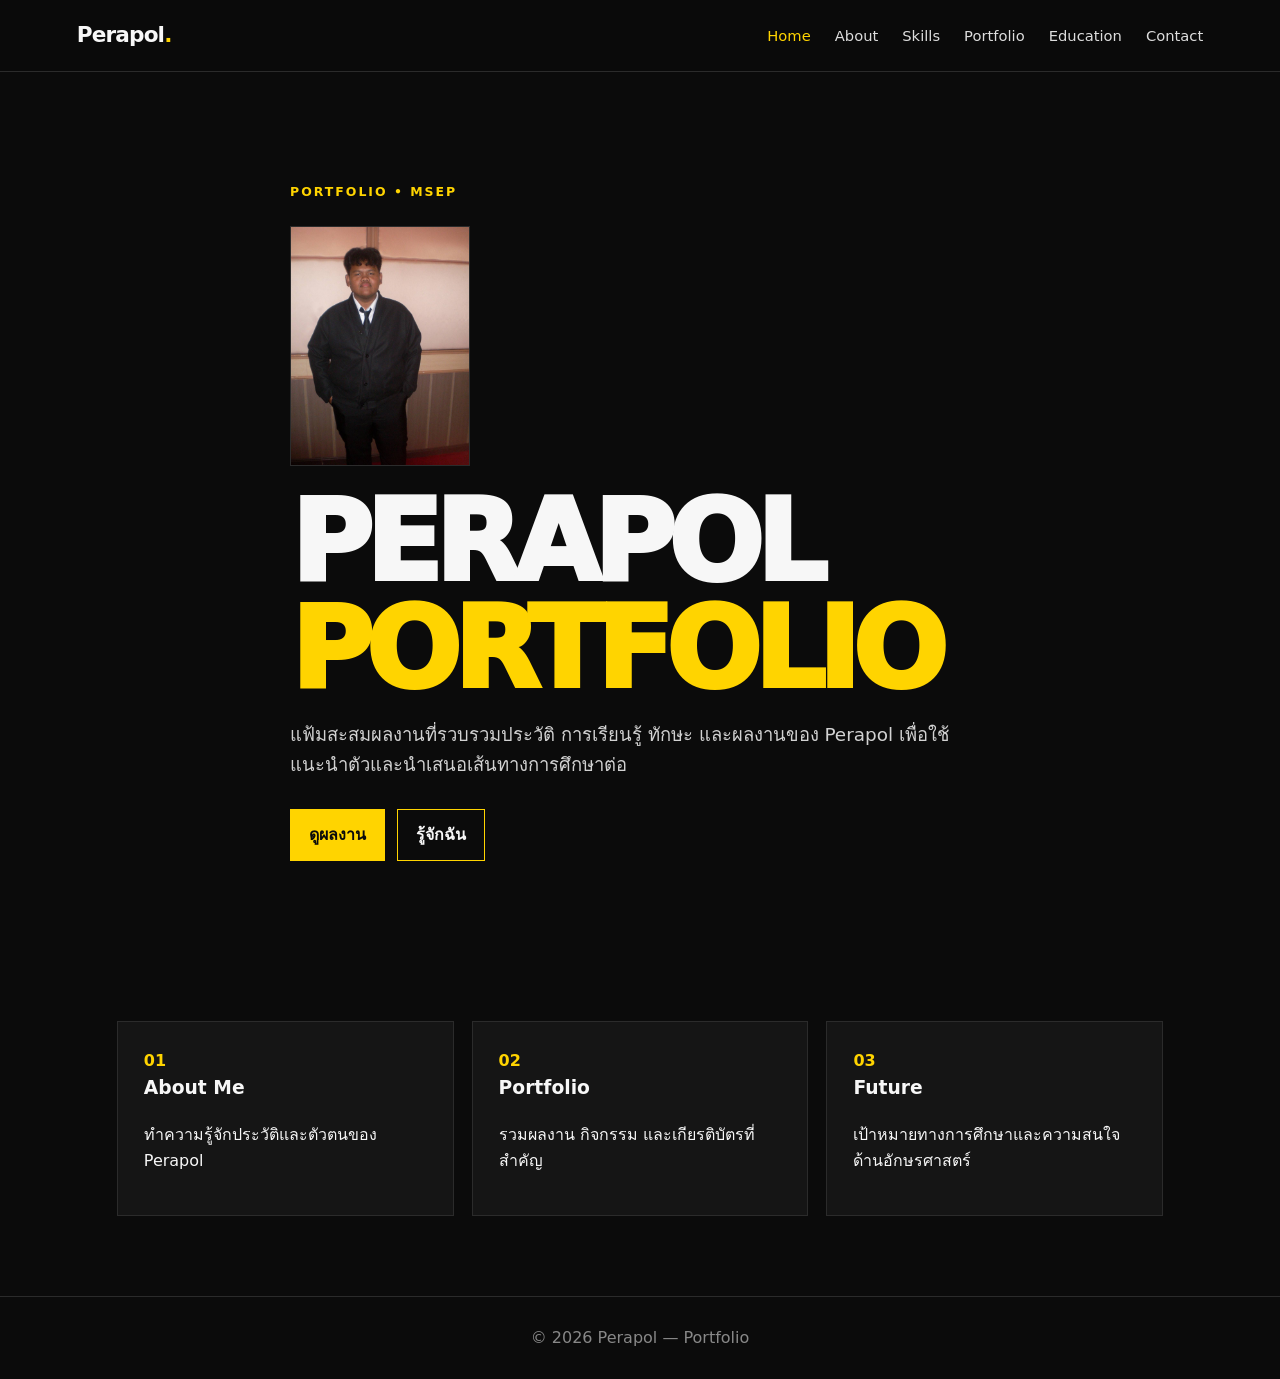
==== commit 7dd216e0: "Add files via upload" ====
--- a/index.html
+++ b/index.html
@@ -20,7 +20,7 @@
 <main>
 <section class="hero">
   <div>
-    <div class="kicker">Portfolio • MSEP</div>
+    <div class="kicker">Portfolio • MSEP</div><img class="profile-photo" style="width:180px;aspect-ratio:3/4;margin-top:24px" src="profile.jpg" alt="รูปโปรไฟล์ของ Perapol">
     <h1>PERAPOL<br><span style="color:var(--yellow)">PORTFOLIO</span></h1>
     <p class="lead">แฟ้มสะสมผลงานที่รวบรวมประวัติ การเรียนรู้ ทักษะ และผลงานของ Perapol เพื่อใช้แนะนำตัวและนำเสนอเส้นทางการศึกษาต่อ</p>
     <div class="btns">
--- a/style.css
+++ b/style.css
@@ -69,3 +69,11 @@
  .section{padding:55px 5vw}
  .grid{grid-template-columns:1fr}
 }
+
+.profile-layout{display:grid;grid-template-columns:280px 1fr;gap:36px;align-items:center}
+.profile-photo{width:100%;aspect-ratio:3/4;object-fit:cover;border:1px solid var(--line);background:var(--dark)}
+.work-card{overflow:hidden;padding:0}
+.work-image{width:100%;height:260px;object-fit:cover;display:block;background:#222}
+.work-body{padding:24px}
+.work-card:hover .work-image{transform:scale(1.015)}
+@media(max-width:760px){.profile-layout{grid-template-columns:1fr}.profile-photo{max-width:280px}}
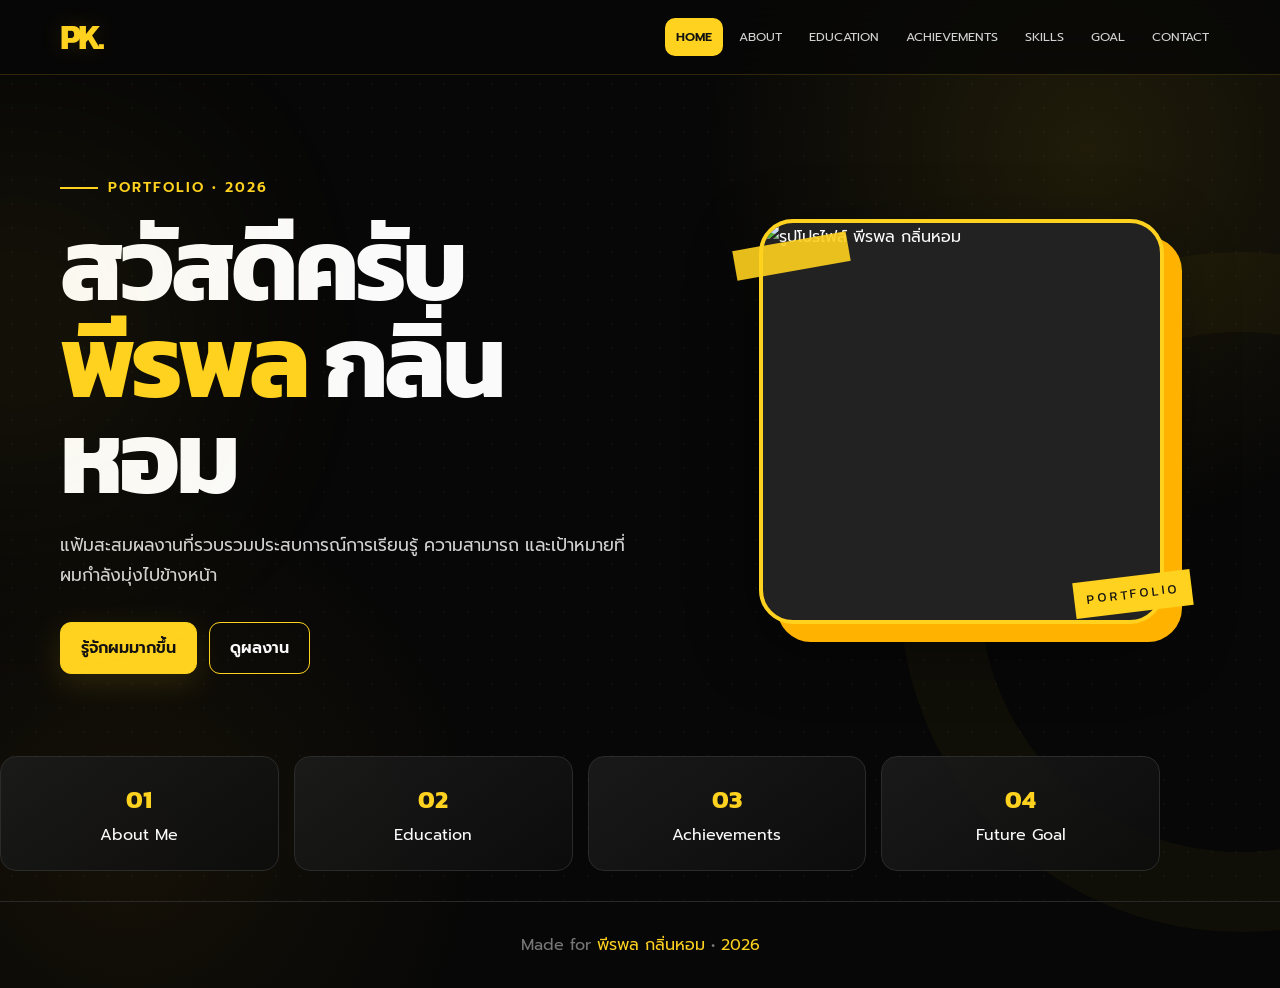
==== commit 962316e9: "Add files via upload" ====
--- a/index.html
+++ b/index.html
@@ -1,43 +1,14 @@
-<!doctype html>
-<html lang="th">
-<head>
-<meta charset="utf-8">
-<meta name="viewport" content="width=device-width,initial-scale=1">
-<title>Home — Perapol</title>
-<link rel="stylesheet" href="style.css">
-</head>
-<body>
-<header class="nav">
-  <a class="brand" href="index.html">Perapol<span>.</span></a>
-  <button class="menu" onclick="document.querySelector('.navlinks').classList.toggle('open')">☰</button>
-  <nav class="navlinks"><a class="active" href="index.html">Home</a>
-<a class="" href="about.html">About</a>
-<a class="" href="skills.html">Skills</a>
-<a class="" href="portfolio.html">Portfolio</a>
-<a class="" href="education.html">Education</a>
-<a class="" href="contact.html">Contact</a></nav>
-</header>
-<main>
-<section class="hero">
-  <div>
-    <div class="kicker">Portfolio • MSEP</div><img class="profile-photo" style="width:180px;aspect-ratio:3/4;margin-top:24px" src="profile.jpg" alt="รูปโปรไฟล์ของ Perapol">
-    <h1>PERAPOL<br><span style="color:var(--yellow)">PORTFOLIO</span></h1>
-    <p class="lead">แฟ้มสะสมผลงานที่รวบรวมประวัติ การเรียนรู้ ทักษะ และผลงานของ Perapol เพื่อใช้แนะนำตัวและนำเสนอเส้นทางการศึกษาต่อ</p>
-    <div class="btns">
-      <a class="btn primary" href="portfolio.html">ดูผลงาน</a>
-      <a class="btn" href="about.html">รู้จักฉัน</a>
-    </div>
-  </div>
-</section>
-<section class="section">
-  <div class="grid">
-    <div class="card"><strong>01</strong><h3>About Me</h3><p>ทำความรู้จักประวัติและตัวตนของ Perapol</p></div>
-    <div class="card"><strong>02</strong><h3>Portfolio</h3><p>รวมผลงาน กิจกรรม และเกียรติบัตรที่สำคัญ</p></div>
-    <div class="card"><strong>03</strong><h3>Future</h3><p>เป้าหมายทางการศึกษาและความสนใจด้านอักษรศาสตร์</p></div>
-  </div>
-</section>
-</main>
-<footer class="footer">© 2026 Perapol — Portfolio</footer>
-<script src="script.js"></script>
-</body>
-</html>
+<!doctype html><html lang="th"><head><meta charset="utf-8"><meta name="viewport" content="width=device-width,initial-scale=1">
+<title>พีรพล กลิ่นหอม | Portfolio</title><link rel="stylesheet" href="style.css"></head><body>
+<header><div class="container nav"><a class="logo" href="index.html">PK.</a><nav class="navlinks">
+<a href="index.html">HOME</a><a href="about.html">ABOUT</a><a href="education.html">EDUCATION</a><a href="achievements.html">ACHIEVEMENTS</a><a href="skills.html">SKILLS</a><a href="goal.html">GOAL</a><a href="contact.html">CONTACT</a>
+</nav></div></header>
+<main><section class="hero"><div class="container hero-grid">
+<div><div class="kicker">PORTFOLIO • 2026</div><h1>สวัสดีครับ<br><span>พีรพล</span> กลิ่นหอม</h1>
+<p class="lead">แฟ้มสะสมผลงานที่รวบรวมประสบการณ์การเรียนรู้ ความสามารถ และเป้าหมายที่ผมกำลังมุ่งไปข้างหน้า</p>
+<div class="btns"><a class="btn primary" href="about.html">รู้จักผมมากขึ้น</a><a class="btn" href="achievements.html">ดูผลงาน</a></div></div>
+<div class="profile-wrap"><div class="tape"></div><img class="profile" src="assets/profile.jpg" alt="รูปโปรไฟล์ พีรพล กลิ่นหอม"></div>
+</div></section>
+<div class="container quick">
+<a href="about.html"><strong>01</strong>About Me</a><a href="education.html"><strong>02</strong>Education</a><a href="achievements.html"><strong>03</strong>Achievements</a><a href="goal.html"><strong>04</strong>Future Goal</a>
+</div></main><footer><div class="container">Made for <span>พีรพล กลิ่นหอม</span> • <span class="year"></span></div></footer><script src="script.js"></script></body></html>
--- a/style.css
+++ b/style.css
@@ -1,79 +1,205 @@
+
+@import url('https://fonts.googleapis.com/css2?family=Kanit:wght@300;400;500;600;700&family=Prompt:wght@300;400;500;600;700&display=swap');
+
 :root{
-  --yellow:#ffd400;
-  --black:#0b0b0b;
-  --dark:#151515;
-  --gray:#a7a7a7;
-  --white:#f7f7f7;
-  --line:#2b2b2b;
-}
-*{box-sizing:border-box}
+  --yellow:#ffd21f;
+  --yellow2:#ffb300;
+  --black:#070707;
+  --black2:#0c0c0c;
+  --panel:rgba(22,22,22,.82);
+  --panel2:#141414;
+  --white:#fafafa;
+  --muted:#aaa;
+  --line:rgba(255,210,31,.24);
+  --shadow:0 22px 70px rgba(0,0,0,.45);
+}
+*{box-sizing:border-box;margin:0;padding:0}
 html{scroll-behavior:smooth}
 body{
-  margin:0;
-  background:var(--black);
+  background:
+    radial-gradient(circle at 85% 15%,rgba(255,210,31,.10),transparent 28%),
+    radial-gradient(circle at 10% 85%,rgba(255,179,0,.06),transparent 25%),
+    var(--black);
   color:var(--white);
-  font-family:Inter,system-ui,-apple-system,BlinkMacSystemFont,"Segoe UI",sans-serif;
-  line-height:1.6;
+  font-family:'Prompt',sans-serif;
+  line-height:1.75;
+  min-height:100vh;
+  overflow-x:hidden;
+}
+body:before{
+  content:"";position:fixed;inset:0;pointer-events:none;opacity:.035;
+  background-image:radial-gradient(#fff 1px,transparent 1px);
+  background-size:24px 24px;z-index:-1;
+}
+body:after{
+  content:"";position:fixed;width:520px;height:520px;right:-300px;top:28%;
+  border:80px solid rgba(255,210,31,.035);border-radius:50%;
+  pointer-events:none;z-index:-1;
 }
 a{color:inherit;text-decoration:none}
-.nav{
+img{max-width:100%;display:block}
+.container{width:min(1160px,92%);margin:auto}
+
+header{
   position:sticky;top:0;z-index:50;
-  display:flex;align-items:center;justify-content:space-between;
-  padding:18px 6vw;
-  background:rgba(11,11,11,.94);
-  backdrop-filter:blur(12px);
-  border-bottom:1px solid var(--line);
-}
-.brand{font-weight:900;font-size:1.35rem;letter-spacing:-.04em}
-.brand span{color:var(--yellow)}
-.navlinks{display:flex;gap:24px;flex-wrap:wrap}
-.navlinks a{font-size:.92rem;color:#ddd;transition:.2s}
-.navlinks a:hover,.navlinks a.active{color:var(--yellow)}
-.menu{display:none;background:none;border:1px solid var(--line);color:white;padding:8px 10px}
-.hero,.pagehead{padding:110px 6vw 80px;max-width:1200px;margin:auto}
-.hero{min-height:72vh;display:grid;place-items:center}
-.kicker{color:var(--yellow);font-weight:800;letter-spacing:.16em;text-transform:uppercase;font-size:.78rem}
-h1{font-size:clamp(3rem,9vw,7rem);line-height:.95;margin:16px 0;font-weight:950;letter-spacing:-.065em}
-h2{font-size:clamp(2rem,5vw,3.6rem);line-height:1;margin:0 0 18px;letter-spacing:-.04em}
-h3{margin-top:0}
-.lead{font-size:1.15rem;color:#d2d2d2;max-width:700px}
-.btns{display:flex;gap:12px;flex-wrap:wrap;margin-top:30px}
+  background:rgba(7,7,7,.78);
+  backdrop-filter:blur(18px);
+  border-bottom:1px solid rgba(255,210,31,.16)
+}
+.nav{min-height:74px;display:flex;align-items:center;justify-content:space-between;gap:24px}
+.logo{
+  font-family:'Kanit';font-size:2.1rem;font-weight:700;color:var(--yellow);
+  letter-spacing:-3px;text-shadow:0 0 22px rgba(255,210,31,.15)
+}
+.navlinks{display:flex;gap:5px;flex-wrap:wrap;justify-content:flex-end}
+.navlinks a{
+  position:relative;padding:8px 11px;border-radius:10px;font-size:.78rem;
+  color:#d2d2d2;transition:.25s
+}
+.navlinks a:after{
+  content:"";position:absolute;left:11px;right:11px;bottom:4px;height:2px;
+  background:var(--yellow);transform:scaleX(0);transform-origin:center;transition:.25s
+}
+.navlinks a:hover,.navlinks a.active{color:#111;background:var(--yellow);font-weight:600}
+.navlinks a:hover:after,.navlinks a.active:after{display:none}
+
+main{min-height:calc(100vh - 74px)}
+.hero{padding:95px 0 70px;position:relative;overflow:hidden}
+.hero:before{
+  content:"";position:absolute;left:-150px;top:90px;width:330px;height:330px;
+  background:var(--yellow);filter:blur(120px);opacity:.07
+}
+.hero-grid{display:grid;grid-template-columns:1.05fr .95fr;gap:70px;align-items:center}
+.kicker{
+  display:inline-flex;align-items:center;gap:10px;color:var(--yellow);
+  font-weight:600;letter-spacing:2px;font-size:.88rem
+}
+.kicker:before{content:"";width:38px;height:2px;background:var(--yellow)}
+h1{
+  font-family:'Kanit';font-size:clamp(3.5rem,8vw,7rem);line-height:.94;
+  margin:16px 0 25px;letter-spacing:-4px
+}
+h1 span,.accent{color:var(--yellow)}
+.lead{font-size:1.08rem;color:#d2d2d2;max-width:650px}
+.btns{display:flex;gap:12px;flex-wrap:wrap;margin-top:31px}
 .btn{
-  display:inline-flex;padding:12px 18px;border:1px solid var(--yellow);
-  font-weight:800;transition:.2s
-}
-.btn.primary{background:var(--yellow);color:var(--black)}
-.btn:hover{transform:translateY(-2px)}
-.section{padding:80px 6vw;max-width:1200px;margin:auto}
-.grid{display:grid;grid-template-columns:repeat(3,1fr);gap:18px}
+  display:inline-flex;align-items:center;justify-content:center;
+  border:1px solid var(--yellow);padding:11px 20px;border-radius:11px;
+  font-weight:600;transition:.25s
+}
+.btn.primary{background:var(--yellow);color:#111;box-shadow:0 10px 30px rgba(255,210,31,.12)}
+.btn:hover{transform:translateY(-3px);box-shadow:0 14px 34px rgba(255,210,31,.12)}
+
+.profile-wrap{position:relative;justify-self:center;animation:float 5s ease-in-out infinite}
+.profile{
+  width:min(405px,78vw);aspect-ratio:1/1;object-fit:cover;border-radius:34px;
+  border:4px solid var(--yellow);box-shadow:18px 18px 0 var(--yellow2),var(--shadow);
+  object-position:center top;background:#222
+}
+.tape{
+  position:absolute;width:115px;height:30px;background:var(--yellow);opacity:.9;
+  transform:rotate(-10deg);left:-25px;top:22px;z-index:2
+}
+.profile-wrap:after{
+  content:"PORTFOLIO";position:absolute;right:-28px;bottom:12px;
+  font-family:'Kanit';font-size:.8rem;letter-spacing:3px;color:#111;
+  background:var(--yellow);padding:7px 12px;transform:rotate(-7deg)
+}
+@keyframes float{50%{transform:translateY(-8px)}}
+
+.quick{display:grid;grid-template-columns:repeat(4,1fr);gap:15px;margin:12px 0 78px}
+.quick a{
+  position:relative;background:linear-gradient(145deg,rgba(28,28,28,.9),rgba(13,13,13,.9));
+  border:1px solid #2b2b2b;padding:21px;border-radius:16px;text-align:center;
+  transition:.25s;overflow:hidden
+}
+.quick a:before{content:"";position:absolute;inset:0;background:linear-gradient(120deg,transparent,rgba(255,210,31,.07),transparent);transform:translateX(-100%);transition:.5s}
+.quick a:hover{border-color:var(--yellow);transform:translateY(-5px)}
+.quick a:hover:before{transform:translateX(100%)}
+.quick strong{display:block;color:var(--yellow);font-family:'Kanit';font-size:1.55rem}
+
+.page-head{padding:75px 0 38px}
+.page-head h1{font-size:clamp(3rem,6vw,5.5rem);margin-bottom:5px}
+.page-head p{color:var(--muted);font-size:1.02rem}
+
+.section{padding:20px 0 82px}
+.grid2{display:grid;grid-template-columns:1fr 1fr;gap:26px}
 .card{
-  background:var(--dark);border:1px solid var(--line);padding:26px;
-  transition:.2s
-}
-.card:hover{border-color:#666;transform:translateY(-3px)}
-.card strong{color:var(--yellow)}
-.meta{color:var(--gray);font-size:.9rem}
-.tags{display:flex;gap:8px;flex-wrap:wrap;margin-top:16px}
-.tag{border:1px solid #444;padding:5px 9px;font-size:.8rem;color:#ddd}
-.feature{border-left:4px solid var(--yellow);padding-left:20px}
-.footer{border-top:1px solid var(--line);padding:28px 6vw;color:#888;text-align:center}
-.list{display:grid;gap:14px}
-.list .item{padding:20px;background:var(--dark);border:1px solid var(--line)}
-.number{color:var(--yellow);font-weight:900;margin-right:10px}
-@media(max-width:760px){
- .nav{padding:15px 5vw}
- .menu{display:block}
- .navlinks{display:none;position:absolute;left:0;right:0;top:65px;background:var(--black);padding:20px 5vw;border-bottom:1px solid var(--line)}
- .navlinks.open{display:grid}
- .hero,.pagehead{padding:80px 5vw 55px}
- .section{padding:55px 5vw}
- .grid{grid-template-columns:1fr}
-}
-
-.profile-layout{display:grid;grid-template-columns:280px 1fr;gap:36px;align-items:center}
-.profile-photo{width:100%;aspect-ratio:3/4;object-fit:cover;border:1px solid var(--line);background:var(--dark)}
-.work-card{overflow:hidden;padding:0}
-.work-image{width:100%;height:260px;object-fit:cover;display:block;background:#222}
-.work-body{padding:24px}
-.work-card:hover .work-image{transform:scale(1.015)}
-@media(max-width:760px){.profile-layout{grid-template-columns:1fr}.profile-photo{max-width:280px}}
+  background:linear-gradient(145deg,rgba(27,27,27,.9),rgba(12,12,12,.88));
+  border:1px solid #2c2c2c;border-radius:20px;padding:29px;
+  box-shadow:0 12px 50px rgba(0,0,0,.22);transition:.25s
+}
+.card:hover{border-color:rgba(255,210,31,.65);transform:translateY(-3px)}
+.card h2,.card h3{font-family:'Kanit';margin-bottom:10px}
+.card h2 span,.card h3 span{color:var(--yellow)}
+.quote{
+  border-left:4px solid var(--yellow);padding:17px 20px;background:rgba(255,210,31,.045);
+  margin-top:20px;border-radius:0 12px 12px 0
+}
+.school{
+  border-radius:16px;border:2px solid var(--yellow);width:100%;
+  max-height:480px;object-fit:cover;box-shadow:0 18px 55px rgba(0,0,0,.35)
+}
+.tag{
+  display:inline-block;background:var(--yellow);color:#111;font-weight:700;
+  padding:5px 12px;border-radius:999px;margin:5px 4px 5px 0;font-size:.78rem
+}
+.timeline{position:relative;padding-left:30px}
+.timeline:before{content:"";position:absolute;left:7px;top:0;bottom:0;width:2px;background:var(--yellow)}
+.timeline-item{position:relative;margin-bottom:26px}
+.timeline-item:before{content:"";position:absolute;left:-29px;top:8px;width:12px;height:12px;background:var(--yellow);border-radius:50%;box-shadow:0 0 0 6px rgba(255,210,31,.08)}
+
+.achievement{
+  display:grid;grid-template-columns:370px 1fr;gap:31px;align-items:center;
+  margin-bottom:25px
+}
+.cert{
+  width:100%;aspect-ratio:1.5/1;object-fit:cover;border-radius:14px;
+  border:2px solid rgba(255,210,31,.75);cursor:zoom-in;
+  transition:.3s;box-shadow:0 16px 40px rgba(0,0,0,.35)
+}
+.cert:hover{transform:scale(1.015);box-shadow:0 20px 55px rgba(0,0,0,.5)}
+.achievement h2{font-family:'Kanit';font-size:1.7rem}
+.achievement ul{padding-left:20px;color:#ddd;margin-top:9px}
+
+.skills{display:grid;grid-template-columns:repeat(3,1fr);gap:20px}
+.skill{min-height:300px;position:relative;overflow:hidden}
+.skill:after{
+  content:"";position:absolute;right:-60px;bottom:-75px;width:170px;height:170px;
+  border:35px solid rgba(255,210,31,.06);border-radius:50%
+}
+.skill-icon{
+  width:58px;height:58px;border:1px solid var(--yellow);border-radius:15px;
+  display:grid;place-items:center;font-size:1.9rem;color:var(--yellow);margin-bottom:20px
+}
+.skill h2{font-size:1.5rem}
+
+.goal{position:relative;overflow:hidden;padding:45px}
+.goal:after{
+  content:"GOAL";position:absolute;right:-20px;bottom:-45px;font-family:'Kanit';
+  font-size:10rem;color:rgba(255,210,31,.045);font-weight:700;line-height:1
+}
+.goal h2{font-size:clamp(2rem,4vw,3.2rem);max-width:800px}
+.goal p{font-size:1.1rem;max-width:820px}
+
+footer{border-top:1px solid #292929;padding:29px 0;color:#777;text-align:center}
+footer span{color:var(--yellow)}
+
+@media(max-width:850px){
+ .hero-grid,.grid2,.achievement{grid-template-columns:1fr}
+ .quick{grid-template-columns:repeat(2,1fr)}
+ .skills{grid-template-columns:1fr}
+ .profile-wrap{order:-1}
+ .nav{align-items:flex-start;padding:12px 0}
+ .navlinks{gap:3px}
+ .navlinks a{font-size:.72rem;padding:6px 7px}
+ .achievement{gap:20px}
+}
+@media(max-width:520px){
+ h1{font-size:3.35rem;letter-spacing:-2px}
+ .hero{padding-top:52px}
+ .quick{grid-template-columns:1fr}
+ .card{padding:21px}
+ .goal{padding:28px}
+ .profile{box-shadow:10px 10px 0 var(--yellow2),var(--shadow)}
+}
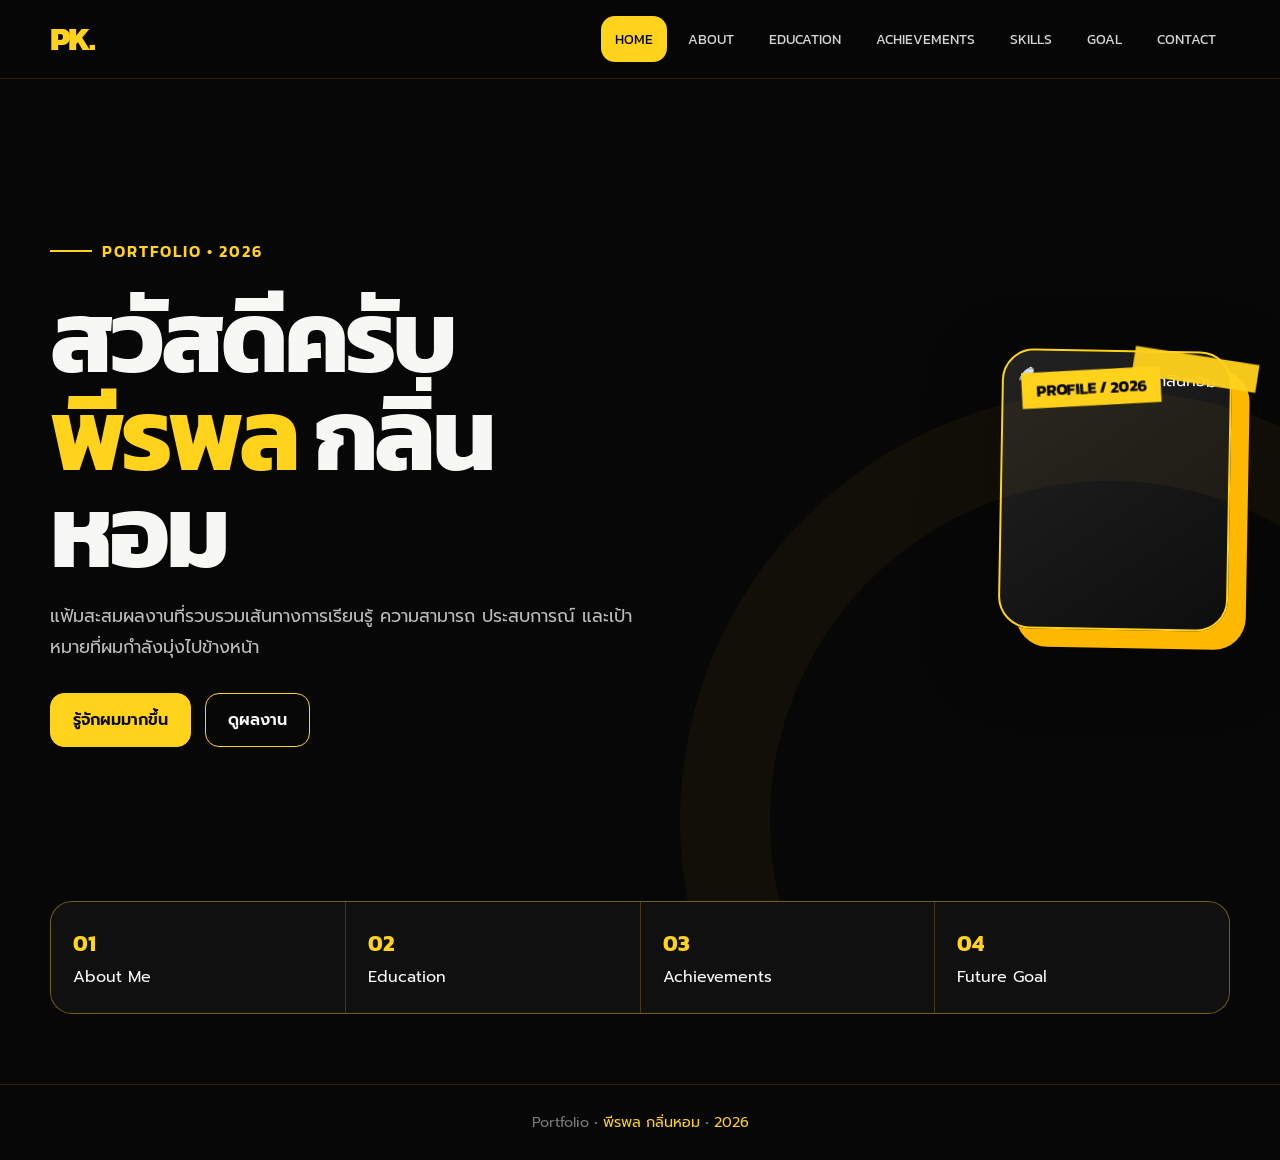
==== commit d0093364: "Add files via upload" ====
--- a/index.html
+++ b/index.html
@@ -1,14 +1 @@
-<!doctype html><html lang="th"><head><meta charset="utf-8"><meta name="viewport" content="width=device-width,initial-scale=1">
-<title>พีรพล กลิ่นหอม | Portfolio</title><link rel="stylesheet" href="style.css"></head><body>
-<header><div class="container nav"><a class="logo" href="index.html">PK.</a><nav class="navlinks">
-<a href="index.html">HOME</a><a href="about.html">ABOUT</a><a href="education.html">EDUCATION</a><a href="achievements.html">ACHIEVEMENTS</a><a href="skills.html">SKILLS</a><a href="goal.html">GOAL</a><a href="contact.html">CONTACT</a>
-</nav></div></header>
-<main><section class="hero"><div class="container hero-grid">
-<div><div class="kicker">PORTFOLIO • 2026</div><h1>สวัสดีครับ<br><span>พีรพล</span> กลิ่นหอม</h1>
-<p class="lead">แฟ้มสะสมผลงานที่รวบรวมประสบการณ์การเรียนรู้ ความสามารถ และเป้าหมายที่ผมกำลังมุ่งไปข้างหน้า</p>
-<div class="btns"><a class="btn primary" href="about.html">รู้จักผมมากขึ้น</a><a class="btn" href="achievements.html">ดูผลงาน</a></div></div>
-<div class="profile-wrap"><div class="tape"></div><img class="profile" src="assets/profile.jpg" alt="รูปโปรไฟล์ พีรพล กลิ่นหอม"></div>
-</div></section>
-<div class="container quick">
-<a href="about.html"><strong>01</strong>About Me</a><a href="education.html"><strong>02</strong>Education</a><a href="achievements.html"><strong>03</strong>Achievements</a><a href="goal.html"><strong>04</strong>Future Goal</a>
-</div></main><footer><div class="container">Made for <span>พีรพล กลิ่นหอม</span> • <span class="year"></span></div></footer><script src="script.js"></script></body></html>+<!doctype html><html lang="th"><head><meta charset="utf-8"><meta name="viewport" content="width=device-width,initial-scale=1"><meta name="description" content="Portfolio ของ พีรพล กลิ่นหอม"><title>Portfolio | พีรพล กลิ่นหอม</title><link rel="stylesheet" href="style.css"></head><body><header><div class="container nav"><a class="logo" href="index.html">PK.</a><button class="menu" aria-label="เปิดเมนู">☰</button><nav class="navlinks"><a href="index.html">HOME</a><a href="about.html">ABOUT</a><a href="education.html">EDUCATION</a><a href="achievements.html">ACHIEVEMENTS</a><a href="skills.html">SKILLS</a><a href="goal.html">GOAL</a><a href="contact.html">CONTACT</a></nav></div></header><main><section class="hero"><div class="container hero-grid"><div><div class="kicker">PORTFOLIO • 2026</div><h1>สวัสดีครับ<br><span>พีรพล</span> กลิ่นหอม</h1><p class="lead">แฟ้มสะสมผลงานที่รวบรวมเส้นทางการเรียนรู้ ความสามารถ ประสบการณ์ และเป้าหมายที่ผมกำลังมุ่งไปข้างหน้า</p><div class="btns"><a class="btn primary" href="about.html">รู้จักผมมากขึ้น</a><a class="btn" href="achievements.html">ดูผลงาน</a></div></div><div class="profile-wrap"><div class="tape"></div><img class="profile" src="assets/profile.jpg" alt="รูปโปรไฟล์ พีรพล กลิ่นหอม"></div></div></section><div class="container quick"><a href="about.html"><strong>01</strong>About Me</a><a href="education.html"><strong>02</strong>Education</a><a href="achievements.html"><strong>03</strong>Achievements</a><a href="goal.html"><strong>04</strong>Future Goal</a></div></main><footer><div class="container">Portfolio • <span>พีรพล กลิ่นหอม</span> • <span class="year"></span></div></footer><script src="script.js"></script></body></html>
--- a/style.css
+++ b/style.css
@@ -1,205 +1,17 @@
-
-@import url('https://fonts.googleapis.com/css2?family=Kanit:wght@300;400;500;600;700&family=Prompt:wght@300;400;500;600;700&display=swap');
-
-:root{
-  --yellow:#ffd21f;
-  --yellow2:#ffb300;
-  --black:#070707;
-  --black2:#0c0c0c;
-  --panel:rgba(22,22,22,.82);
-  --panel2:#141414;
-  --white:#fafafa;
-  --muted:#aaa;
-  --line:rgba(255,210,31,.24);
-  --shadow:0 22px 70px rgba(0,0,0,.45);
-}
-*{box-sizing:border-box;margin:0;padding:0}
-html{scroll-behavior:smooth}
-body{
-  background:
-    radial-gradient(circle at 85% 15%,rgba(255,210,31,.10),transparent 28%),
-    radial-gradient(circle at 10% 85%,rgba(255,179,0,.06),transparent 25%),
-    var(--black);
-  color:var(--white);
-  font-family:'Prompt',sans-serif;
-  line-height:1.75;
-  min-height:100vh;
-  overflow-x:hidden;
-}
-body:before{
-  content:"";position:fixed;inset:0;pointer-events:none;opacity:.035;
-  background-image:radial-gradient(#fff 1px,transparent 1px);
-  background-size:24px 24px;z-index:-1;
-}
-body:after{
-  content:"";position:fixed;width:520px;height:520px;right:-300px;top:28%;
-  border:80px solid rgba(255,210,31,.035);border-radius:50%;
-  pointer-events:none;z-index:-1;
-}
-a{color:inherit;text-decoration:none}
-img{max-width:100%;display:block}
-.container{width:min(1160px,92%);margin:auto}
-
-header{
-  position:sticky;top:0;z-index:50;
-  background:rgba(7,7,7,.78);
-  backdrop-filter:blur(18px);
-  border-bottom:1px solid rgba(255,210,31,.16)
-}
-.nav{min-height:74px;display:flex;align-items:center;justify-content:space-between;gap:24px}
-.logo{
-  font-family:'Kanit';font-size:2.1rem;font-weight:700;color:var(--yellow);
-  letter-spacing:-3px;text-shadow:0 0 22px rgba(255,210,31,.15)
-}
-.navlinks{display:flex;gap:5px;flex-wrap:wrap;justify-content:flex-end}
-.navlinks a{
-  position:relative;padding:8px 11px;border-radius:10px;font-size:.78rem;
-  color:#d2d2d2;transition:.25s
-}
-.navlinks a:after{
-  content:"";position:absolute;left:11px;right:11px;bottom:4px;height:2px;
-  background:var(--yellow);transform:scaleX(0);transform-origin:center;transition:.25s
-}
-.navlinks a:hover,.navlinks a.active{color:#111;background:var(--yellow);font-weight:600}
-.navlinks a:hover:after,.navlinks a.active:after{display:none}
-
-main{min-height:calc(100vh - 74px)}
-.hero{padding:95px 0 70px;position:relative;overflow:hidden}
-.hero:before{
-  content:"";position:absolute;left:-150px;top:90px;width:330px;height:330px;
-  background:var(--yellow);filter:blur(120px);opacity:.07
-}
-.hero-grid{display:grid;grid-template-columns:1.05fr .95fr;gap:70px;align-items:center}
-.kicker{
-  display:inline-flex;align-items:center;gap:10px;color:var(--yellow);
-  font-weight:600;letter-spacing:2px;font-size:.88rem
-}
-.kicker:before{content:"";width:38px;height:2px;background:var(--yellow)}
-h1{
-  font-family:'Kanit';font-size:clamp(3.5rem,8vw,7rem);line-height:.94;
-  margin:16px 0 25px;letter-spacing:-4px
-}
-h1 span,.accent{color:var(--yellow)}
-.lead{font-size:1.08rem;color:#d2d2d2;max-width:650px}
-.btns{display:flex;gap:12px;flex-wrap:wrap;margin-top:31px}
-.btn{
-  display:inline-flex;align-items:center;justify-content:center;
-  border:1px solid var(--yellow);padding:11px 20px;border-radius:11px;
-  font-weight:600;transition:.25s
-}
-.btn.primary{background:var(--yellow);color:#111;box-shadow:0 10px 30px rgba(255,210,31,.12)}
-.btn:hover{transform:translateY(-3px);box-shadow:0 14px 34px rgba(255,210,31,.12)}
-
-.profile-wrap{position:relative;justify-self:center;animation:float 5s ease-in-out infinite}
-.profile{
-  width:min(405px,78vw);aspect-ratio:1/1;object-fit:cover;border-radius:34px;
-  border:4px solid var(--yellow);box-shadow:18px 18px 0 var(--yellow2),var(--shadow);
-  object-position:center top;background:#222
-}
-.tape{
-  position:absolute;width:115px;height:30px;background:var(--yellow);opacity:.9;
-  transform:rotate(-10deg);left:-25px;top:22px;z-index:2
-}
-.profile-wrap:after{
-  content:"PORTFOLIO";position:absolute;right:-28px;bottom:12px;
-  font-family:'Kanit';font-size:.8rem;letter-spacing:3px;color:#111;
-  background:var(--yellow);padding:7px 12px;transform:rotate(-7deg)
-}
-@keyframes float{50%{transform:translateY(-8px)}}
-
-.quick{display:grid;grid-template-columns:repeat(4,1fr);gap:15px;margin:12px 0 78px}
-.quick a{
-  position:relative;background:linear-gradient(145deg,rgba(28,28,28,.9),rgba(13,13,13,.9));
-  border:1px solid #2b2b2b;padding:21px;border-radius:16px;text-align:center;
-  transition:.25s;overflow:hidden
-}
-.quick a:before{content:"";position:absolute;inset:0;background:linear-gradient(120deg,transparent,rgba(255,210,31,.07),transparent);transform:translateX(-100%);transition:.5s}
-.quick a:hover{border-color:var(--yellow);transform:translateY(-5px)}
-.quick a:hover:before{transform:translateX(100%)}
-.quick strong{display:block;color:var(--yellow);font-family:'Kanit';font-size:1.55rem}
-
-.page-head{padding:75px 0 38px}
-.page-head h1{font-size:clamp(3rem,6vw,5.5rem);margin-bottom:5px}
-.page-head p{color:var(--muted);font-size:1.02rem}
-
-.section{padding:20px 0 82px}
-.grid2{display:grid;grid-template-columns:1fr 1fr;gap:26px}
-.card{
-  background:linear-gradient(145deg,rgba(27,27,27,.9),rgba(12,12,12,.88));
-  border:1px solid #2c2c2c;border-radius:20px;padding:29px;
-  box-shadow:0 12px 50px rgba(0,0,0,.22);transition:.25s
-}
-.card:hover{border-color:rgba(255,210,31,.65);transform:translateY(-3px)}
-.card h2,.card h3{font-family:'Kanit';margin-bottom:10px}
-.card h2 span,.card h3 span{color:var(--yellow)}
-.quote{
-  border-left:4px solid var(--yellow);padding:17px 20px;background:rgba(255,210,31,.045);
-  margin-top:20px;border-radius:0 12px 12px 0
-}
-.school{
-  border-radius:16px;border:2px solid var(--yellow);width:100%;
-  max-height:480px;object-fit:cover;box-shadow:0 18px 55px rgba(0,0,0,.35)
-}
-.tag{
-  display:inline-block;background:var(--yellow);color:#111;font-weight:700;
-  padding:5px 12px;border-radius:999px;margin:5px 4px 5px 0;font-size:.78rem
-}
-.timeline{position:relative;padding-left:30px}
-.timeline:before{content:"";position:absolute;left:7px;top:0;bottom:0;width:2px;background:var(--yellow)}
-.timeline-item{position:relative;margin-bottom:26px}
-.timeline-item:before{content:"";position:absolute;left:-29px;top:8px;width:12px;height:12px;background:var(--yellow);border-radius:50%;box-shadow:0 0 0 6px rgba(255,210,31,.08)}
-
-.achievement{
-  display:grid;grid-template-columns:370px 1fr;gap:31px;align-items:center;
-  margin-bottom:25px
-}
-.cert{
-  width:100%;aspect-ratio:1.5/1;object-fit:cover;border-radius:14px;
-  border:2px solid rgba(255,210,31,.75);cursor:zoom-in;
-  transition:.3s;box-shadow:0 16px 40px rgba(0,0,0,.35)
-}
-.cert:hover{transform:scale(1.015);box-shadow:0 20px 55px rgba(0,0,0,.5)}
-.achievement h2{font-family:'Kanit';font-size:1.7rem}
-.achievement ul{padding-left:20px;color:#ddd;margin-top:9px}
-
-.skills{display:grid;grid-template-columns:repeat(3,1fr);gap:20px}
-.skill{min-height:300px;position:relative;overflow:hidden}
-.skill:after{
-  content:"";position:absolute;right:-60px;bottom:-75px;width:170px;height:170px;
-  border:35px solid rgba(255,210,31,.06);border-radius:50%
-}
-.skill-icon{
-  width:58px;height:58px;border:1px solid var(--yellow);border-radius:15px;
-  display:grid;place-items:center;font-size:1.9rem;color:var(--yellow);margin-bottom:20px
-}
-.skill h2{font-size:1.5rem}
-
-.goal{position:relative;overflow:hidden;padding:45px}
-.goal:after{
-  content:"GOAL";position:absolute;right:-20px;bottom:-45px;font-family:'Kanit';
-  font-size:10rem;color:rgba(255,210,31,.045);font-weight:700;line-height:1
-}
-.goal h2{font-size:clamp(2rem,4vw,3.2rem);max-width:800px}
-.goal p{font-size:1.1rem;max-width:820px}
-
-footer{border-top:1px solid #292929;padding:29px 0;color:#777;text-align:center}
-footer span{color:var(--yellow)}
-
-@media(max-width:850px){
- .hero-grid,.grid2,.achievement{grid-template-columns:1fr}
- .quick{grid-template-columns:repeat(2,1fr)}
- .skills{grid-template-columns:1fr}
- .profile-wrap{order:-1}
- .nav{align-items:flex-start;padding:12px 0}
- .navlinks{gap:3px}
- .navlinks a{font-size:.72rem;padding:6px 7px}
- .achievement{gap:20px}
-}
-@media(max-width:520px){
- h1{font-size:3.35rem;letter-spacing:-2px}
- .hero{padding-top:52px}
- .quick{grid-template-columns:1fr}
- .card{padding:21px}
- .goal{padding:28px}
- .profile{box-shadow:10px 10px 0 var(--yellow2),var(--shadow)}
-}
+@import url('https://fonts.googleapis.com/css2?family=Kanit:wght@300;400;500;600;700;800&family=Prompt:wght@300;400;500;600;700&display=swap');
+:root{--yellow:#ffd21c;--yellow2:#ffb800;--black:#070707;--panel:#111111;--panel2:#171717;--white:#f7f7f5;--muted:#a9a9a9;--line:rgba(255,210,28,.25);--max:1180px}
+*{box-sizing:border-box;margin:0;padding:0}html{scroll-behavior:smooth}body{font-family:'Prompt',sans-serif;background:var(--black);color:var(--white);line-height:1.75;overflow-x:hidden}body:before{content:"";position:fixed;inset:0;pointer-events:none;opacity:.18;background-image:radial-gradient(rgba(255,255,255,.18) .7px,transparent .7px);background-size:22px 22px;z-index:-1}a{color:inherit;text-decoration:none}.container{width:min(calc(100% - 48px),var(--max));margin:auto}
+header{position:sticky;top:0;z-index:50;background:rgba(7,7,7,.88);backdrop-filter:blur(16px);border-bottom:1px solid rgba(255,210,28,.15)}.nav{height:78px;display:flex;align-items:center;justify-content:space-between}.logo{font-family:'Kanit';font-weight:800;font-size:2rem;letter-spacing:-2px;color:var(--yellow)}.navlinks{display:flex;align-items:center;gap:7px}.navlinks a{font-family:'Kanit';font-size:.86rem;color:#d5d5d5;padding:11px 14px;border-radius:14px;transition:.25s}.navlinks a:hover,.navlinks a.active{background:var(--yellow);color:#080808}.menu{display:none;background:none;border:1px solid var(--line);color:var(--yellow);border-radius:12px;font-size:1.5rem;padding:4px 11px}
+.hero{min-height:calc(100vh - 78px);display:flex;align-items:center;position:relative;overflow:hidden}.hero:after{content:"";position:absolute;width:680px;height:680px;border:90px solid rgba(255,210,28,.045);border-radius:50%;right:-260px;bottom:-350px}.hero-grid{display:grid;grid-template-columns:1.1fr .9fr;gap:70px;align-items:center;padding:70px 0}.kicker,.eyebrow{display:inline-flex;align-items:center;gap:10px;color:var(--yellow);font-family:'Kanit';font-weight:600;letter-spacing:2px}.kicker:before,.eyebrow:before{content:"";width:42px;height:2px;background:var(--yellow)}.hero h1{font-family:'Kanit';font-size:clamp(4rem,8vw,7.5rem);line-height:.95;letter-spacing:-4px;margin:22px 0}.hero h1 span,.page-head h1 span,h2 span{color:var(--yellow)}.lead{max-width:680px;color:#bdbdbd;font-size:1.1rem}.btns{display:flex;gap:14px;margin-top:30px}.btn{display:inline-flex;justify-content:center;align-items:center;border:1px solid var(--yellow);padding:12px 22px;border-radius:14px;font-weight:600;transition:.25s}.btn.primary{background:var(--yellow);color:#090909}.btn:hover{transform:translateY(-3px);box-shadow:0 12px 30px rgba(255,210,28,.15)}
+.profile-wrap{position:relative;max-width:470px;margin-left:auto;background:linear-gradient(145deg,#222,#0e0e0e);border:2px solid var(--yellow);border-radius:32px;padding:14px;box-shadow:18px 18px 0 var(--yellow2),0 25px 70px rgba(0,0,0,.5);transform:rotate(1deg)}.profile-wrap:before{content:"PROFILE / 2026";position:absolute;top:18px;left:18px;background:var(--yellow);color:#080808;padding:4px 14px;font-family:'Kanit';font-weight:700;z-index:2;transform:rotate(-4deg)}.profile{width:100%;display:block;aspect-ratio:4/5;object-fit:cover;border-radius:22px}.tape{position:absolute;width:125px;height:28px;background:var(--yellow);top:2px;right:-28px;transform:rotate(8deg);z-index:3;opacity:.95}.quick{display:grid;grid-template-columns:repeat(4,1fr);gap:1px;background:var(--line);border:1px solid var(--line);border-radius:22px;overflow:hidden;margin-bottom:70px}.quick a{background:#101010;padding:22px;transition:.25s}.quick a:hover{background:#1a1a1a}.quick strong{display:block;color:var(--yellow);font-family:'Kanit';font-size:1.4rem}
+.page-head{padding:75px 0 40px}.page-head h1{font-family:'Kanit';font-size:clamp(3rem,6vw,5.5rem);line-height:1;letter-spacing:-2px}.page-head p{color:var(--muted);margin-top:10px}.section{padding:10px 0 90px}.grid2{display:grid;grid-template-columns:.8fr 1.2fr;gap:24px}.card{background:linear-gradient(145deg,rgba(25,25,25,.95),rgba(11,11,11,.95));border:1px solid var(--line);border-radius:26px;padding:30px;box-shadow:0 20px 60px rgba(0,0,0,.25);position:relative;overflow:hidden}.card:after{content:"";position:absolute;width:180px;height:180px;border:30px solid rgba(255,210,28,.035);border-radius:50%;right:-110px;bottom:-110px}.card h2{font-family:'Kanit';font-size:1.9rem;line-height:1.2;margin-bottom:14px}.card h3{font-family:'Kanit';font-size:1.25rem;margin-bottom:10px}.card p{color:#c5c5c5}.quote{margin-top:26px;padding:20px 22px;background:rgba(255,210,28,.07);border-left:4px solid var(--yellow);border-radius:0 14px 14px 0;color:#eee}.tag{display:inline-block;background:var(--yellow);color:#090909;border-radius:999px;padding:5px 13px;font-size:.82rem;font-weight:600;margin:5px 5px 0 0}.accent{color:var(--yellow)}
+.about-photo{width:100%;aspect-ratio:4/5;object-fit:cover;border-radius:20px;border:1px solid var(--line);margin-bottom:20px}.facts{display:grid;grid-template-columns:repeat(2,1fr);gap:12px;margin-top:24px}.fact{background:#0a0a0a;border:1px solid rgba(255,255,255,.07);border-radius:15px;padding:14px}.fact small{display:block;color:#777}.fact b{font-family:'Kanit'}
+.school{width:100%;aspect-ratio:16/6;object-fit:cover;object-position:center;border-radius:20px;border:1px solid var(--line);display:block}.education-card{padding:22px}.edu-body{display:grid;grid-template-columns:1fr auto;gap:25px;align-items:end;margin-top:25px}.edu-badge{font-family:'Kanit';font-size:4rem;color:var(--yellow);line-height:1}.edu-timeline{margin-top:35px;border-left:2px solid var(--yellow);padding-left:25px}.edu-timeline strong{color:var(--yellow)}
+.achievement{display:grid;grid-template-columns:390px 1fr;gap:34px;align-items:center;margin-bottom:24px}.cert{width:100%;aspect-ratio:4/3;object-fit:cover;object-position:center;border-radius:18px;border:1px solid var(--line);cursor:zoom-in;transition:.3s}.cert:hover{transform:scale(1.015);box-shadow:0 12px 35px rgba(255,210,28,.12)}.achievement ul{padding-left:20px;color:#c7c7c7;margin-top:12px}.achievement li{margin:3px 0}
+.skills{display:grid;grid-template-columns:repeat(3,1fr);gap:20px}.skill{min-height:290px}.skill-icon{width:68px;height:68px;display:grid;place-items:center;background:var(--yellow);color:#090909;border-radius:18px;font-family:'Kanit';font-size:1.45rem;font-weight:700;margin-bottom:22px}.skill p{color:#aaa}.skill-meter{height:7px;background:#262626;border-radius:99px;margin-top:25px;overflow:hidden}.skill-meter i{display:block;height:100%;background:var(--yellow);width:78%}
+.goal-card{min-height:470px;display:flex;flex-direction:column;justify-content:center}.goal-mark{font-family:'Kanit';font-size:7rem;line-height:.8;color:var(--yellow);opacity:.9}.goal-card h2{font-size:clamp(2rem,4vw,3.6rem);max-width:850px}.goal-road{display:grid;grid-template-columns:repeat(3,1fr);gap:15px;margin-top:30px}.road{border-top:2px solid var(--yellow);padding-top:12px}.road b{font-family:'Kanit'}
+.contact-card{text-align:center;max-width:850px;margin:auto;padding:70px 35px}.contact-card .quote{max-width:620px;margin:28px auto 0;text-align:left}.contact-mark{font-family:'Kanit';font-size:5rem;color:var(--yellow);line-height:1}
+footer{border-top:1px solid rgba(255,210,28,.15);padding:25px 0;color:#777;text-align:center;font-size:.9rem}footer span{color:var(--yellow)}
+.lightbox{position:fixed;inset:0;background:rgba(0,0,0,.92);z-index:100;display:none;align-items:center;justify-content:center;padding:30px}.lightbox.open{display:flex}.lightbox img{max-width:min(1100px,95vw);max-height:90vh;object-fit:contain;border:1px solid var(--yellow);border-radius:12px}.close{position:absolute;top:20px;right:25px;color:var(--yellow);font-size:2rem;cursor:pointer}
+@media(max-width:900px){.navlinks{position:fixed;top:79px;left:18px;right:18px;background:#101010;border:1px solid var(--line);border-radius:18px;padding:12px;display:none;flex-direction:column;align-items:stretch}.navlinks.open{display:flex}.navlinks a{text-align:center}.menu{display:block}.hero-grid,.grid2{grid-template-columns:1fr}.profile-wrap{margin:10px auto 0;max-width:430px}.quick{grid-template-columns:repeat(2,1fr)}.achievement{grid-template-columns:1fr}.skills{grid-template-columns:1fr}.edu-body{grid-template-columns:1fr}.goal-road{grid-template-columns:1fr}}
+@media(max-width:560px){.container{width:min(calc(100% - 28px),var(--max))}.nav{height:68px}.navlinks{top:69px}.hero{min-height:auto}.hero-grid{padding:55px 0 65px;gap:50px}.hero h1{font-size:clamp(3.5rem,18vw,5rem);letter-spacing:-2px}.lead{font-size:1rem}.page-head{padding:50px 0 30px}.page-head h1{font-size:3.2rem}.card{padding:22px;border-radius:20px}.quick{margin-bottom:45px}.quick a{padding:16px}.profile-wrap{box-shadow:10px 10px 0 var(--yellow2)}.school{aspect-ratio:16/9}.achievement{gap:20px}.cert{aspect-ratio:4/3}.facts{grid-template-columns:1fr}.goal-mark{font-size:5rem}.contact-card{padding:45px 22px}}
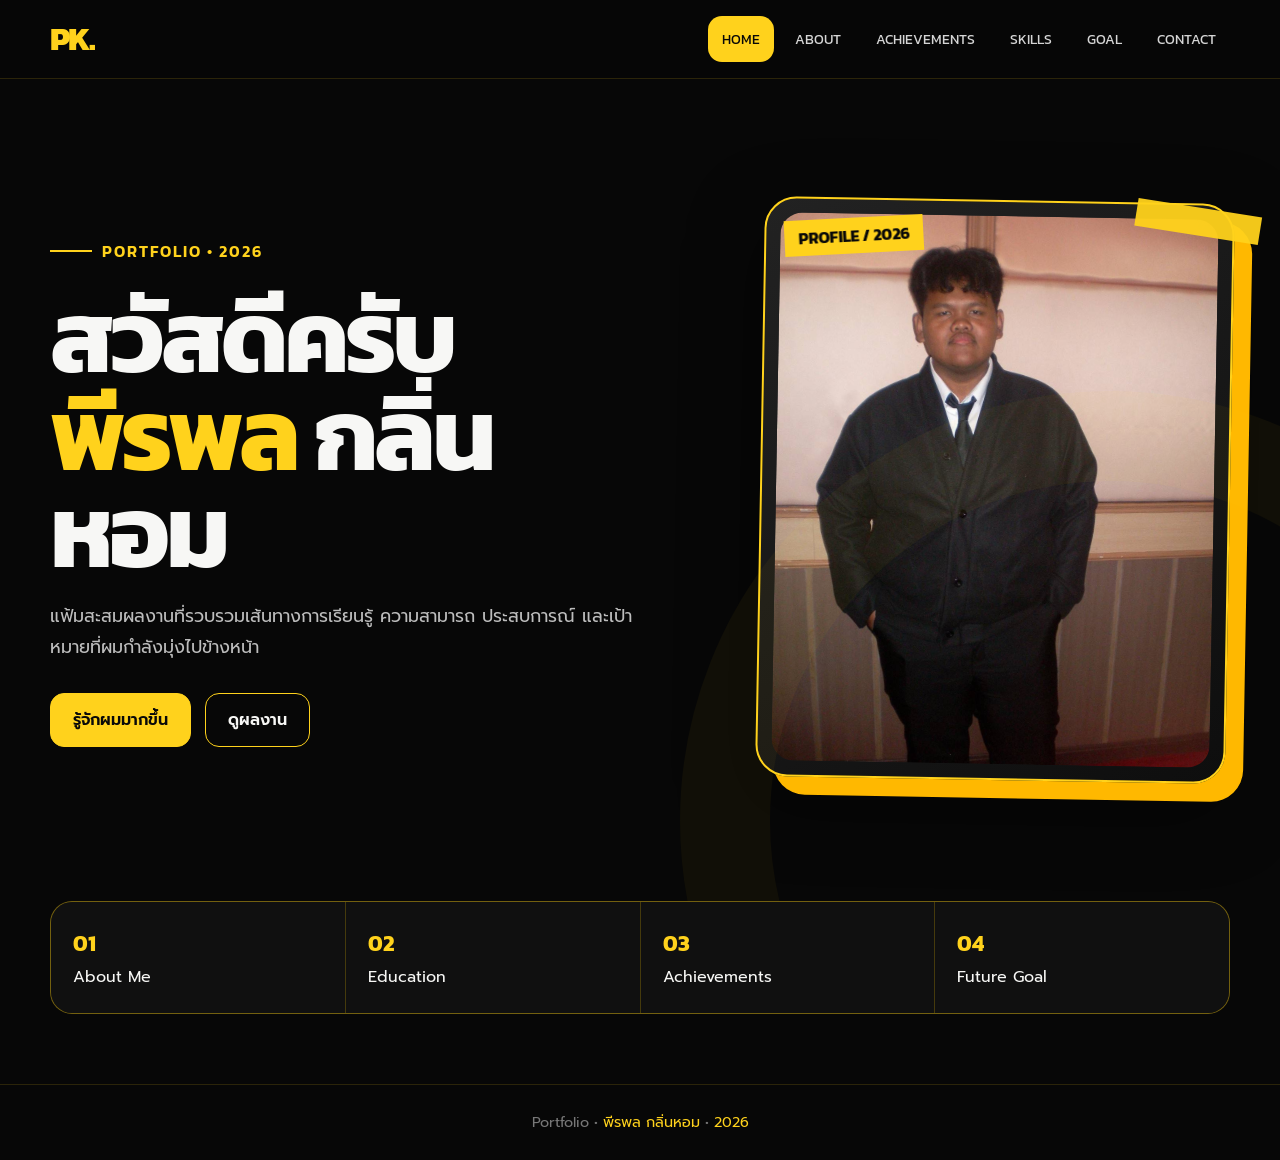
==== commit 52c3191a: "Update index.html" ====
--- a/index.html
+++ b/index.html
@@ -1 +1 @@
-<!doctype html><html lang="th"><head><meta charset="utf-8"><meta name="viewport" content="width=device-width,initial-scale=1"><meta name="description" content="Portfolio ของ พีรพล กลิ่นหอม"><title>Portfolio | พีรพล กลิ่นหอม</title><link rel="stylesheet" href="style.css"></head><body><header><div class="container nav"><a class="logo" href="index.html">PK.</a><button class="menu" aria-label="เปิดเมนู">☰</button><nav class="navlinks"><a href="index.html">HOME</a><a href="about.html">ABOUT</a><a href="education.html">EDUCATION</a><a href="achievements.html">ACHIEVEMENTS</a><a href="skills.html">SKILLS</a><a href="goal.html">GOAL</a><a href="contact.html">CONTACT</a></nav></div></header><main><section class="hero"><div class="container hero-grid"><div><div class="kicker">PORTFOLIO • 2026</div><h1>สวัสดีครับ<br><span>พีรพล</span> กลิ่นหอม</h1><p class="lead">แฟ้มสะสมผลงานที่รวบรวมเส้นทางการเรียนรู้ ความสามารถ ประสบการณ์ และเป้าหมายที่ผมกำลังมุ่งไปข้างหน้า</p><div class="btns"><a class="btn primary" href="about.html">รู้จักผมมากขึ้น</a><a class="btn" href="achievements.html">ดูผลงาน</a></div></div><div class="profile-wrap"><div class="tape"></div><img class="profile" src="assets/profile.jpg" alt="รูปโปรไฟล์ พีรพล กลิ่นหอม"></div></div></section><div class="container quick"><a href="about.html"><strong>01</strong>About Me</a><a href="education.html"><strong>02</strong>Education</a><a href="achievements.html"><strong>03</strong>Achievements</a><a href="goal.html"><strong>04</strong>Future Goal</a></div></main><footer><div class="container">Portfolio • <span>พีรพล กลิ่นหอม</span> • <span class="year"></span></div></footer><script src="script.js"></script></body></html>+<!doctype html><html lang="th"><head><meta charset="utf-8"><meta name="viewport" content="width=device-width,initial-scale=1"><meta name="description" content="Portfolio ของ พีรพล กลิ่นหอม"><title>Portfolio | พีรพล กลิ่นหอม</title><link rel="stylesheet" href="style.css"></head><body><header><div class="container nav"><a class="logo" href="index.html">PK.</a><button class="menu" aria-label="เปิดเมนู">☰</button><nav class="navlinks"><a href="index.html">HOME</a><a href="about.html">ABOUT</a><a href="achievements.html">ACHIEVEMENTS</a><a href="skills.html">SKILLS</a><a href="goal.html">GOAL</a><a href="contact.html">CONTACT</a></nav></div></header><main><section class="hero"><div class="container hero-grid"><div><div class="kicker">PORTFOLIO • 2026</div><h1>สวัสดีครับ<br><span>พีรพล</span> กลิ่นหอม</h1><p class="lead">แฟ้มสะสมผลงานที่รวบรวมเส้นทางการเรียนรู้ ความสามารถ ประสบการณ์ และเป้าหมายที่ผมกำลังมุ่งไปข้างหน้า</p><div class="btns"><a class="btn primary" href="about.html">รู้จักผมมากขึ้น</a><a class="btn" href="achievements.html">ดูผลงาน</a></div></div><div class="profile-wrap"><div class="tape"></div><img class="profile" src="assets/profile.jpg" alt="รูปโปรไฟล์ พีรพล กลิ่นหอม"></div></div></section><div class="container quick"><a href="about.html"><strong>01</strong>About Me</a><a href="education.html"><strong>02</strong>Education</a><a href="achievements.html"><strong>03</strong>Achievements</a><a href="goal.html"><strong>04</strong>Future Goal</a></div></main><footer><div class="container">Portfolio • <span>พีรพล กลิ่นหอม</span> • <span class="year"></span></div></footer><script src="script.js"></script></body></html>
